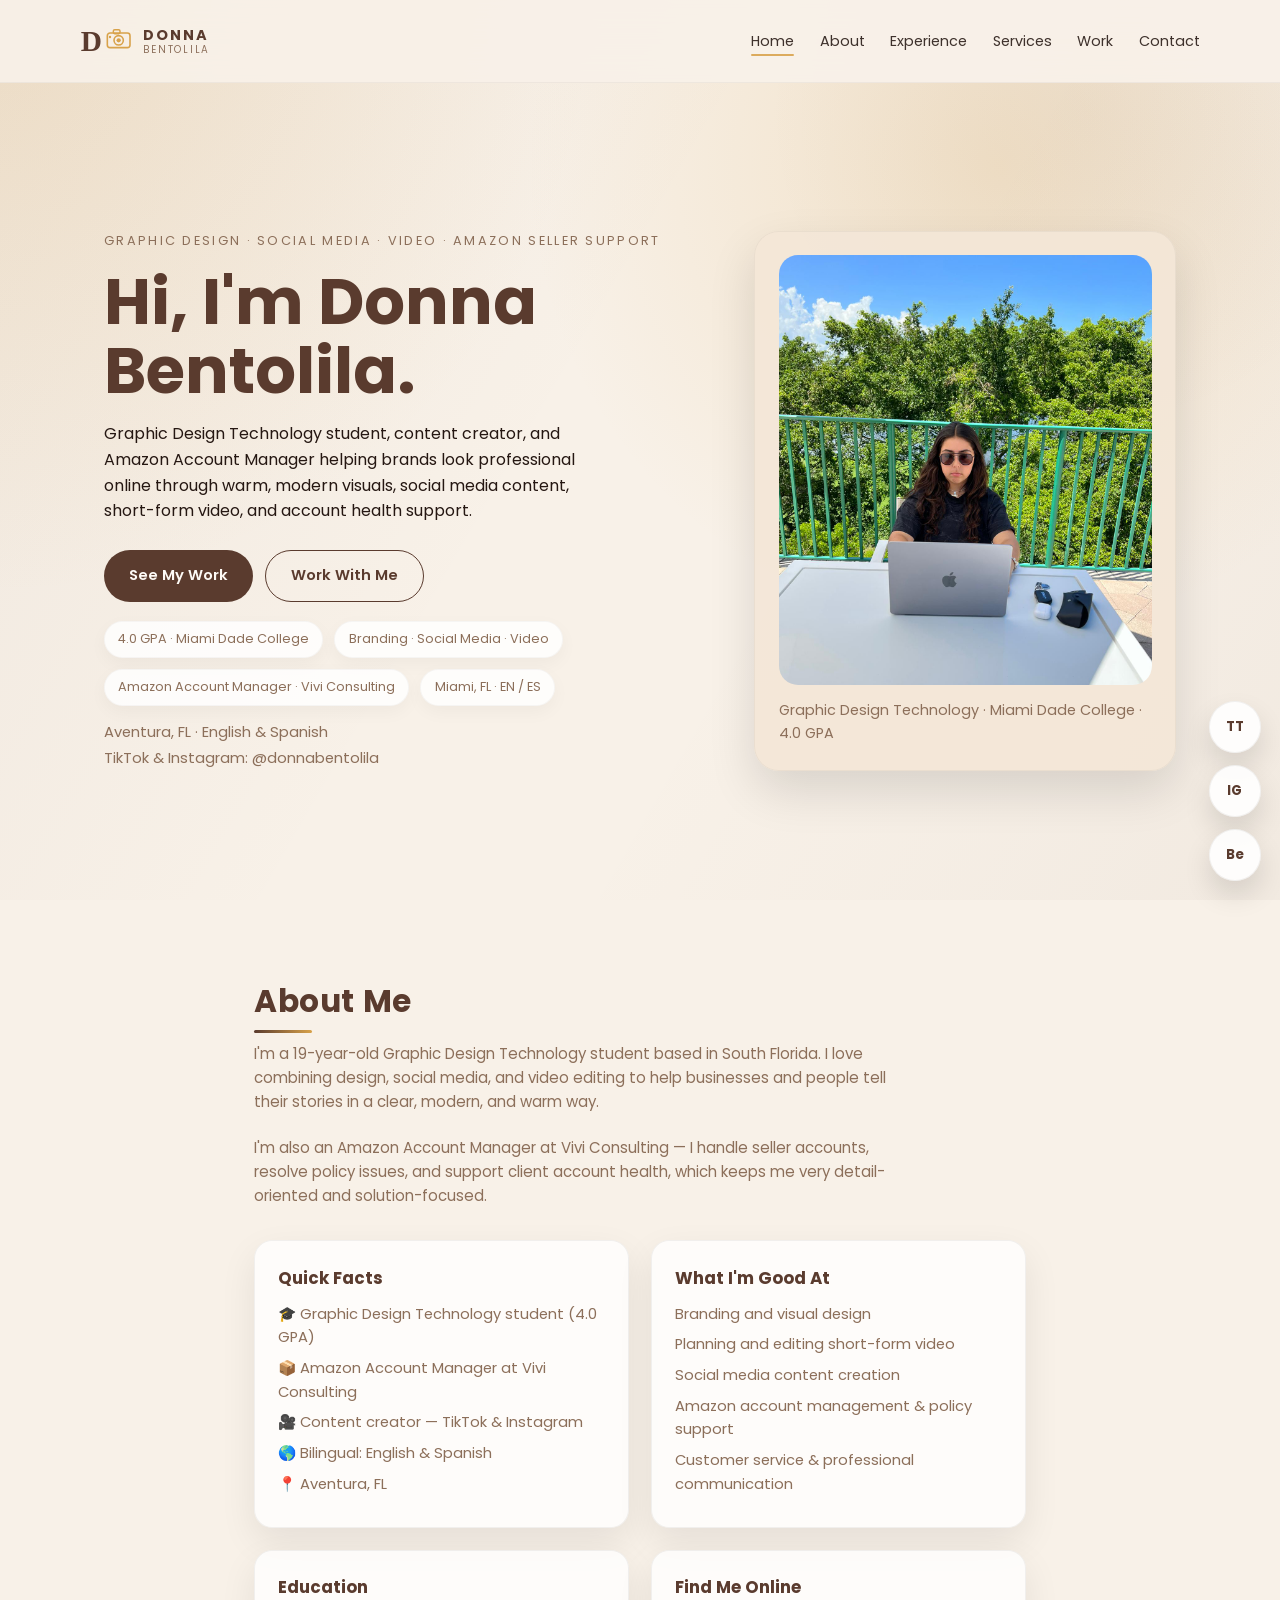
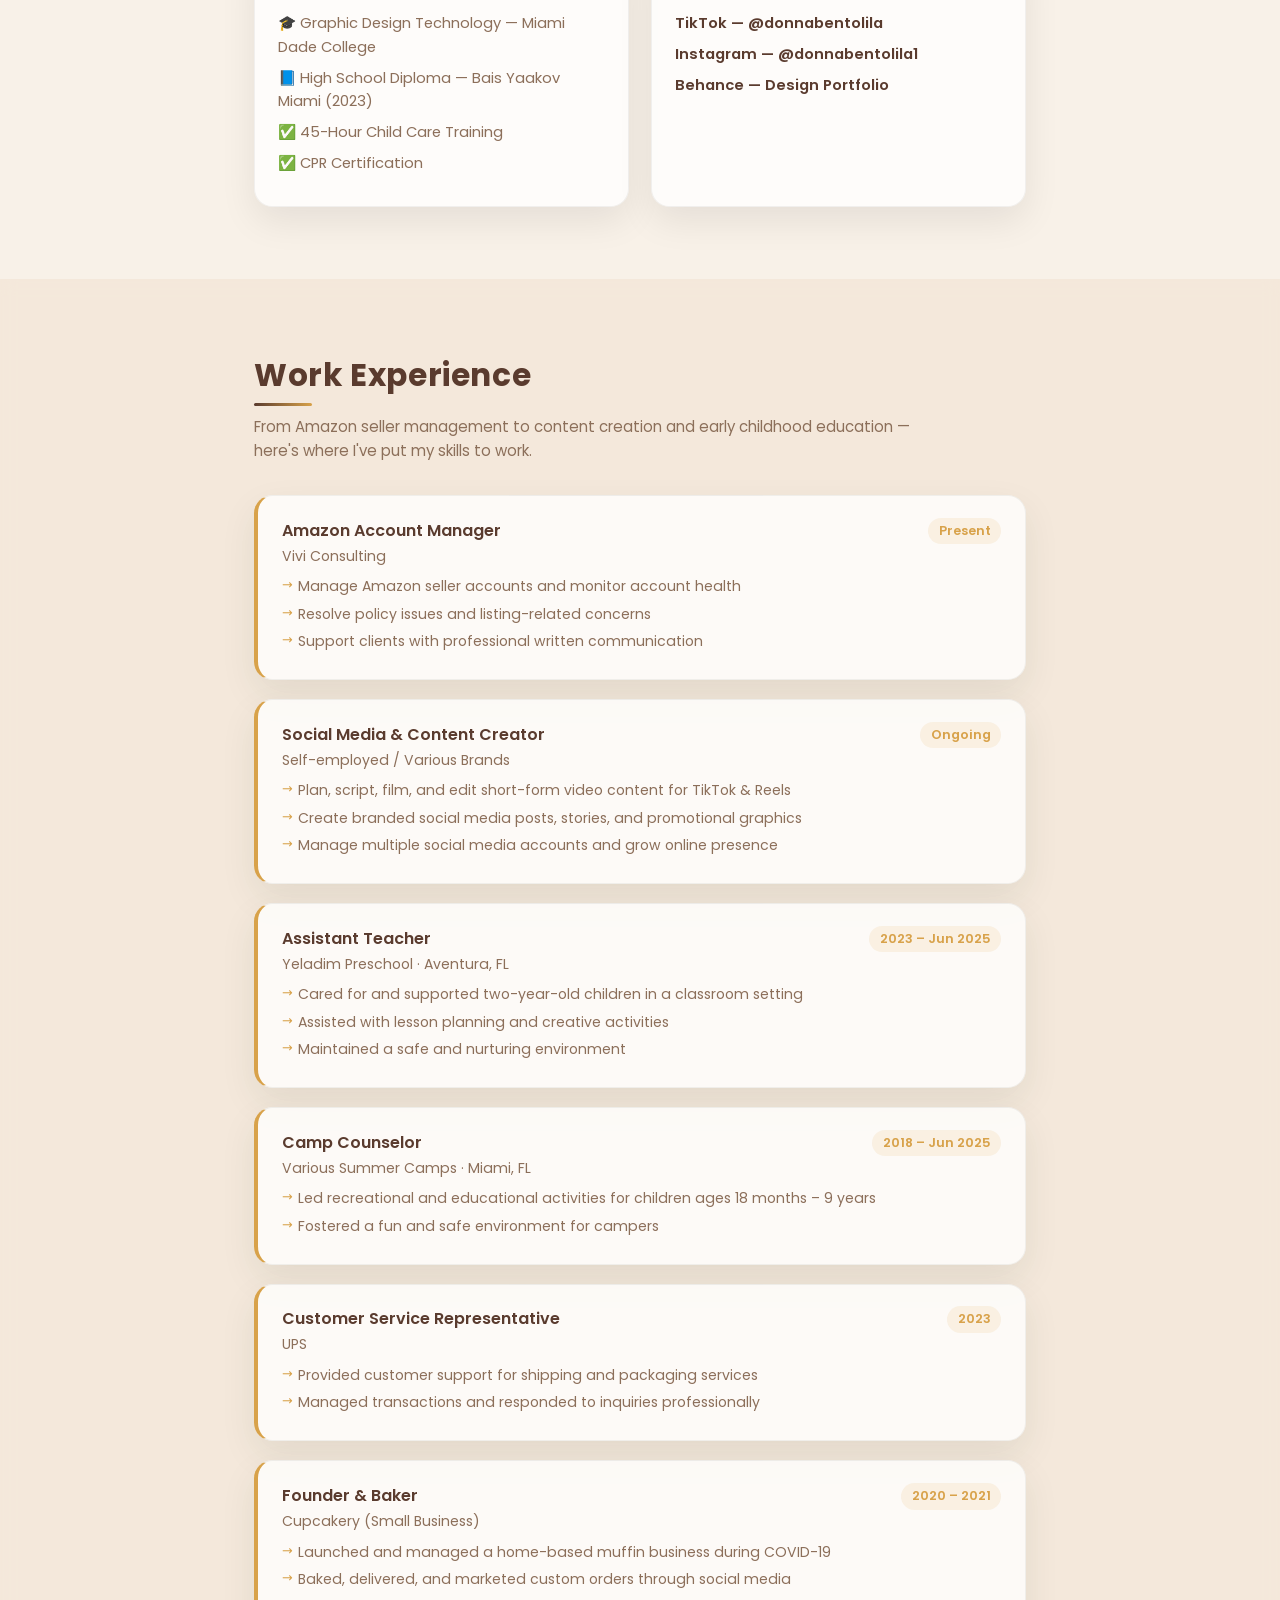
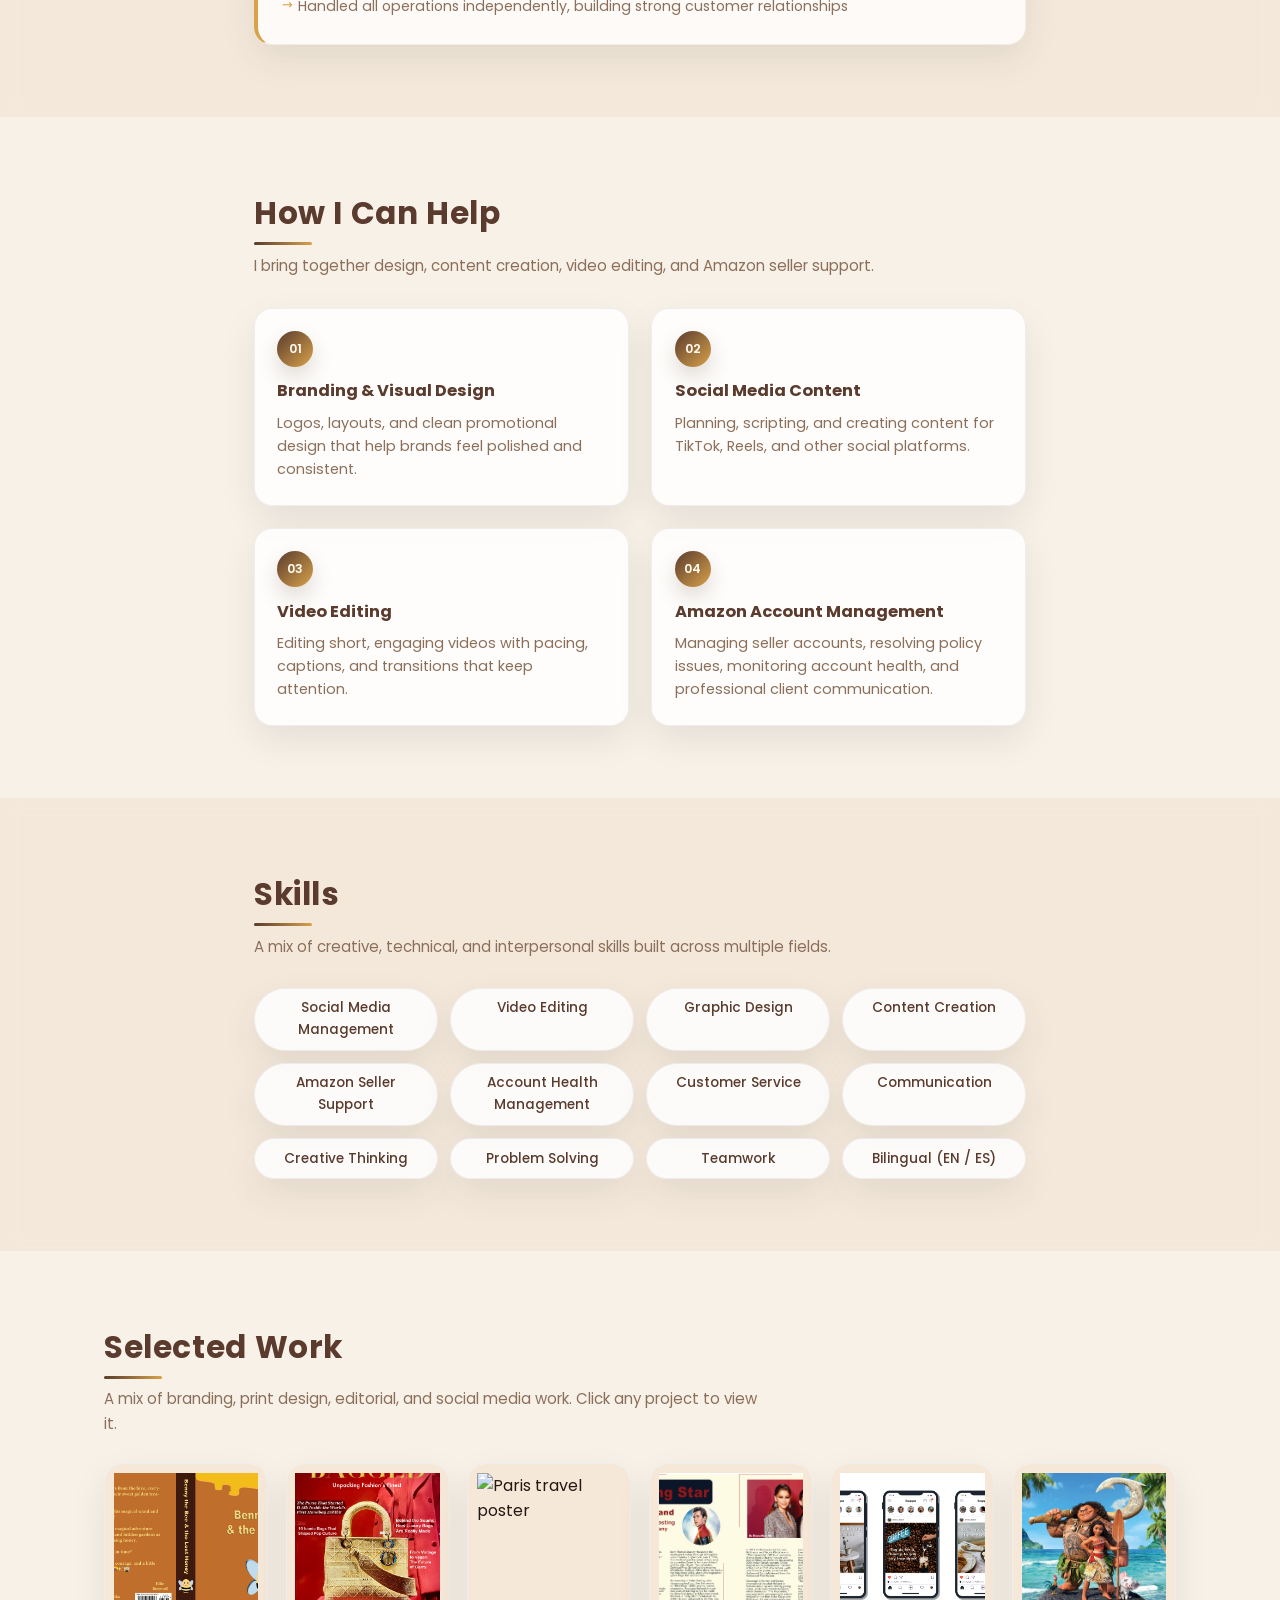
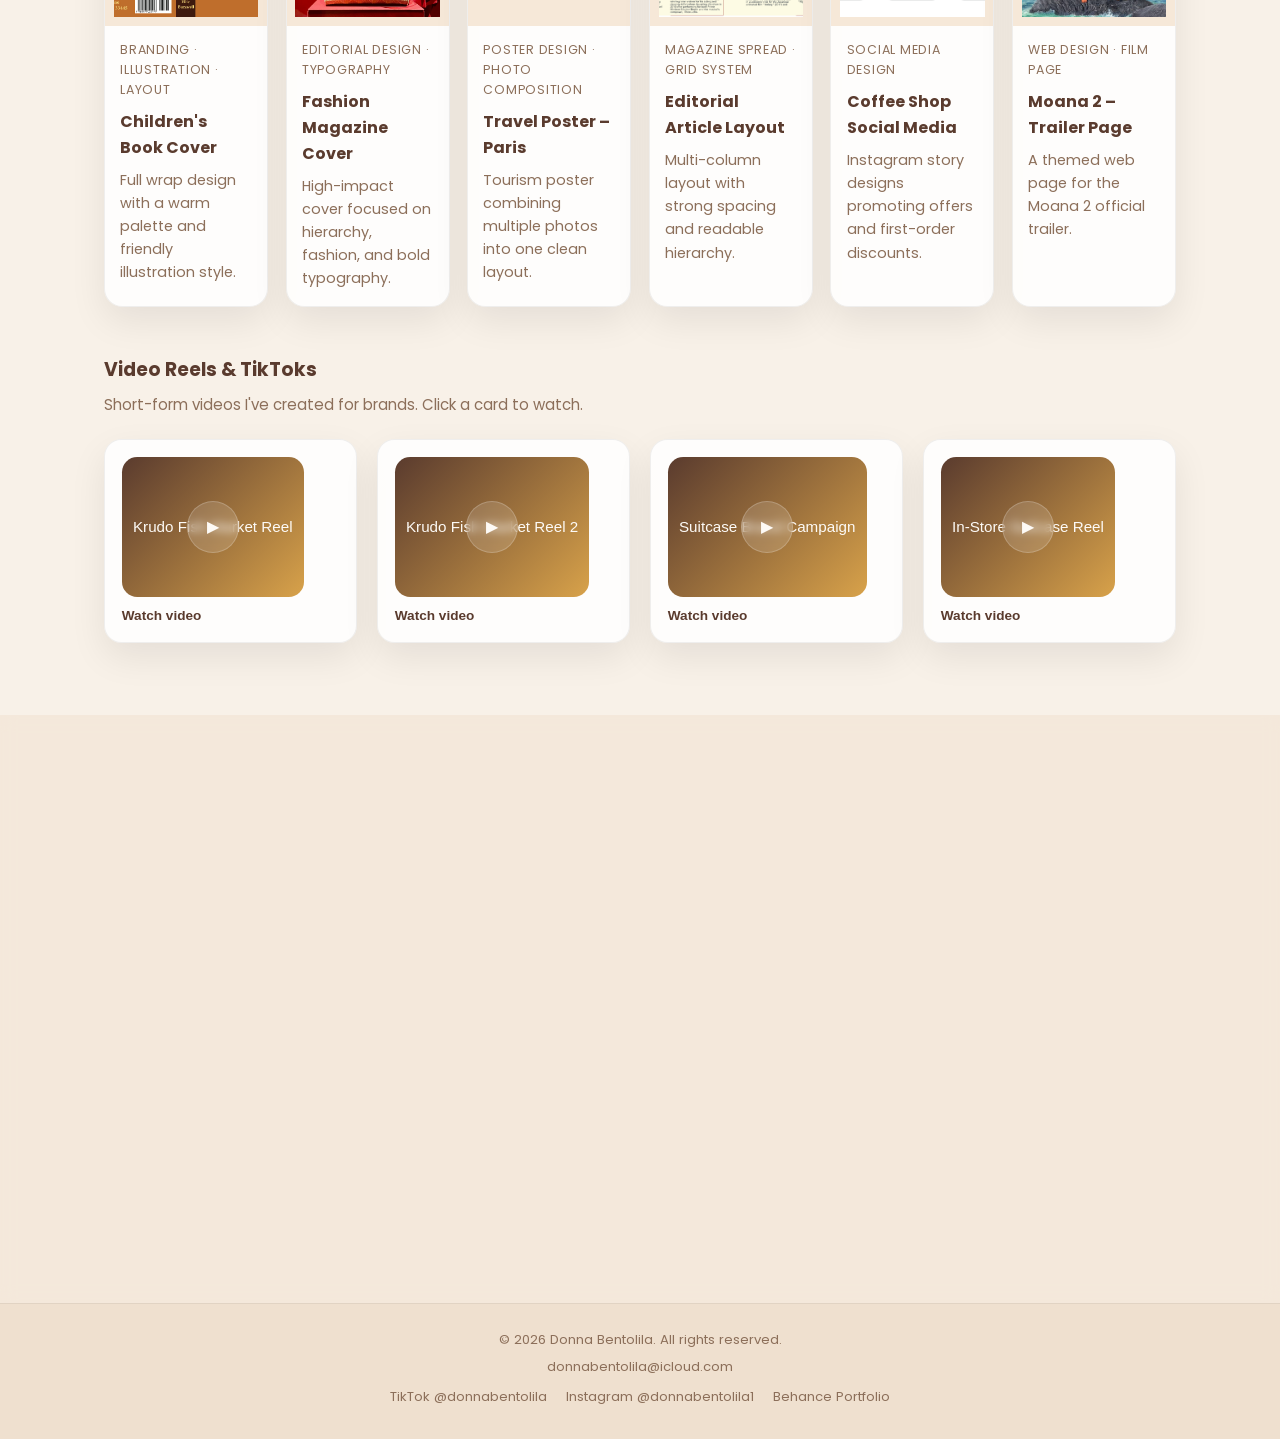
==== index.html @ dbe91f63 "Add portfolio website" ====
<!DOCTYPE html>
<html lang="en">
<head>
  <meta charset="UTF-8" />
  <meta name="viewport" content="width=device-width, initial-scale=1.0" />
  <title>Donna Bentolila | Graphic Designer & Content Creator</title>

  <link rel="preconnect" href="https://fonts.googleapis.com">
  <link rel="preconnect" href="https://fonts.gstatic.com" crossorigin>
  <link href="https://fonts.googleapis.com/css2?family=Poppins:wght@300;400;500;600;700&display=swap" rel="stylesheet">

  <style>
    :root {
      --color-bg: #f8f1e8;
      --color-bg-alt: #f3e6d7;
      --color-primary: #5a3b2e;
      --color-accent: #d8a24a;
      --color-text: #251712;
      --color-muted: #8c6f5a;
      --color-white: #ffffff;
      --shadow-soft: 0 14px 36px rgba(0,0,0,0.08);
      --shadow-card: 0 20px 48px rgba(0,0,0,0.12);
    }

    *, *::before, *::after { box-sizing: border-box; margin: 0; padding: 0; }
    html { scroll-behavior: smooth; }

    body {
      font-family: "Poppins", system-ui, -apple-system, sans-serif;
      line-height: 1.6;
      color: var(--color-text);
      background-color: var(--color-bg);
      background-image:
        radial-gradient(circle at top left, rgba(216,162,74,0.18) 0, transparent 38%),
        radial-gradient(circle at 85% 12%, rgba(90,59,46,0.06) 0, transparent 24%),
        linear-gradient(120deg, rgba(90,59,46,0.05) 0, transparent 45%, transparent 60%, rgba(90,59,46,0.04) 100%);
      background-attachment: fixed;
      overflow-x: hidden;
    }

    .container { width: 100%; max-width: 1120px; margin: 0 auto; padding: 0 1.5rem; }
    .section { padding: 4.5rem 0; }
    .section-alt { padding: 4.5rem 0; background-color: rgba(243,230,215,0.8); backdrop-filter: blur(8px); }
    .narrow { max-width: 820px; }

    .section-content h2 {
      font-size: 1.95rem;
      margin-bottom: 0.9rem;
      color: var(--color-primary);
      letter-spacing: 0.02em;
      position: relative;
    }
    .section-content h2::after {
      content: "";
      position: absolute;
      left: 0; bottom: -6px;
      width: 58px; height: 3px;
      border-radius: 999px;
      background-image: linear-gradient(90deg, var(--color-primary), var(--color-accent));
    }
    .section-intro {
      max-width: 41rem;
      font-size: 0.94rem;
      color: var(--color-muted);
      margin-bottom: 1.4rem;
    }

    /* ── Header ── */
    .site-header {
      position: sticky; top: 0; z-index: 100;
      background-color: rgba(248,241,232,0.94);
      backdrop-filter: blur(16px);
      border-bottom: 1px solid rgba(0,0,0,0.04);
    }
    .nav-container {
      display: flex; align-items: center; justify-content: space-between;
      padding: 0.95rem 0;
    }
    .logo-wrap { display: flex; align-items: center; gap: 0.7rem; text-decoration: none; }
    .site-logo-img {
      width: 52px; height: 52px; display: block;
      transition: transform 0.3s ease;
    }
    .logo-wrap:hover .site-logo-img { transform: rotate(-4deg) scale(1.04); }
    .logo-name {
      display: block; font-weight: 700; letter-spacing: 0.14em;
      text-transform: uppercase; font-size: 0.9rem; color: var(--color-primary);
      line-height: 1;
    }
    .logo-surname {
      display: block; font-weight: 400; letter-spacing: 0.18em;
      text-transform: uppercase; font-size: 0.62rem; color: var(--color-muted);
      margin-top: 0.18rem; line-height: 1;
    }

    .nav-links { list-style: none; display: flex; gap: 1.6rem; align-items: center; }
    .nav-links a {
      text-decoration: none; color: var(--color-text); font-size: 0.9rem;
      opacity: 0.88; position: relative;
      transition: opacity 0.2s ease, transform 0.2s ease;
    }
    .nav-links a::after {
      content: ""; position: absolute; left: 0; bottom: -5px;
      width: 0; height: 2px; background: var(--color-accent);
      border-radius: 999px; transition: width 0.22s ease;
    }
    .nav-links a:hover { opacity: 1; transform: translateY(-1px); }
    .nav-links a:hover::after, .nav-links a.active::after { width: 100%; }

    /* ── Floating social buttons ── */
    .social-float {
      position: fixed; right: 1.2rem; bottom: 1.2rem;
      z-index: 90; display: flex; flex-direction: column; gap: 0.75rem;
    }
    .social-float a {
      width: 52px; height: 52px;
      display: flex; align-items: center; justify-content: center;
      border-radius: 999px;
      background: rgba(255,255,255,0.88);
      color: var(--color-primary);
      text-decoration: none; font-weight: 700; font-size: 0.82rem;
      box-shadow: 0 14px 28px rgba(0,0,0,0.12);
      border: 1px solid rgba(0,0,0,0.05);
      transition: transform 0.25s ease, box-shadow 0.25s ease, background-color 0.25s ease;
      position: relative;
    }
    .social-float a:hover { transform: translateY(-4px) scale(1.04); box-shadow: 0 18px 30px rgba(0,0,0,0.16); background-color: #fff; }
    .social-float-label {
      position: absolute; right: 64px;
      background: var(--color-primary); color: #fffaf6;
      padding: 0.35rem 0.6rem; border-radius: 999px; font-size: 0.72rem;
      opacity: 0; transform: translateX(6px);
      transition: opacity 0.2s ease, transform 0.2s ease;
      pointer-events: none; white-space: nowrap;
    }
    .social-float a:hover .social-float-label { opacity: 1; transform: translateX(0); }

    /* ── Hero ── */
    .hero {
      position: relative; padding: 5rem 0 4.2rem;
      overflow: hidden; min-height: calc(100vh - 78px);
      display: flex; align-items: center;
    }
    .hero::before {
      content: ""; position: absolute; inset: 0;
      background-image: radial-gradient(circle at 78% 10%, rgba(216,162,74,0.2), transparent 38%);
      pointer-events: none;
    }
    .hero-layout {
      position: relative;
      display: grid;
      grid-template-columns: minmax(0, 1.35fr) minmax(340px, 0.95fr);
      gap: 3.2rem; align-items: center; width: 100%;
    }
    .hero-text-block { max-width: 38rem; }
    .hero-tag {
      font-size: 0.8rem; text-transform: uppercase; letter-spacing: 0.18em;
      color: var(--color-muted); margin-bottom: 1rem;
    }
    .hero h1 {
      font-size: clamp(2.7rem, 5vw, 4rem);
      line-height: 1.08; margin-bottom: 1rem; color: var(--color-primary);
    }
    .hero-text { font-size: 1rem; max-width: 32rem; margin-bottom: 1.65rem; }
    .hero-actions { display: flex; flex-wrap: wrap; gap: 0.8rem; margin-bottom: 1.2rem; }
    .hero-stats { display: flex; flex-wrap: wrap; gap: 0.7rem; margin-bottom: 0.95rem; }
    .hero-pill {
      font-size: 0.8rem; padding: 0.45rem 0.82rem; border-radius: 999px;
      background-color: rgba(255,255,255,0.82); border: 1px solid rgba(0,0,0,0.03);
      color: var(--color-muted); box-shadow: 0 6px 18px rgba(0,0,0,0.04);
      transition: transform 0.25s ease, box-shadow 0.25s ease;
    }
    .hero-pill:hover { transform: translateY(-2px); box-shadow: 0 12px 24px rgba(0,0,0,0.08); }
    .hero-meta { display: flex; flex-direction: column; gap: 0.15rem; font-size: 0.92rem; color: var(--color-muted); }

    .hero-photo-card {
      background-color: rgba(243,230,215,0.92);
      border-radius: 1.55rem; padding: 1.45rem 1.45rem 1.55rem;
      border: 1px solid rgba(0,0,0,0.04); box-shadow: var(--shadow-card);
      transition: transform 0.35s ease, box-shadow 0.35s ease;
    }
    .hero-photo-card:hover { transform: translateY(-6px); box-shadow: 0 26px 54px rgba(0,0,0,0.14); }
    .hero-photo-frame { border-radius: 1.2rem; overflow: hidden; max-height: 430px; position: relative; }
    .hero-photo-frame img {
      width: 100%; height: 100%; object-fit: cover;
      object-position: center center; display: block;
      transition: transform 0.7s ease;
    }
    .hero-photo-card:hover .hero-photo-frame img { transform: scale(1.04); }
    .hero-photo-caption { margin-top: 0.85rem; font-size: 0.9rem; color: var(--color-muted); }

    /* ── Buttons ── */
    .btn {
      display: inline-flex; align-items: center; justify-content: center;
      padding: 0.82rem 1.55rem; border-radius: 999px; border: none;
      text-decoration: none; cursor: pointer;
      background-color: var(--color-primary); color: #fdfaf6;
      font-weight: 600; font-size: 0.92rem;
      transition: transform 0.18s ease, box-shadow 0.18s ease, background-color 0.18s ease;
    }
    .btn:hover { transform: translateY(-2px); box-shadow: 0 10px 24px rgba(0,0,0,0.15); background-color: #724b39; }
    .btn-outline { background-color: transparent; color: var(--color-primary); border: 1px solid var(--color-primary); }
    .btn-outline:hover { background-color: rgba(90,59,46,0.05); }

    /* ── Cards (shared hover) ── */
    .about-card, .experience-card, .service-card, .project-card, .video-card {
      transition: transform 0.25s ease, box-shadow 0.25s ease, border-color 0.25s ease;
    }
    .about-card:hover, .experience-card:hover, .service-card:hover, .project-card:hover, .video-card:hover {
      transform: translateY(-6px);
      box-shadow: 0 18px 38px rgba(0,0,0,0.11);
      border-color: rgba(216,162,74,0.35);
    }

    /* ── About ── */
    .about-highlight-grid, .experience-grid {
      margin-top: 2rem;
      display: grid; grid-template-columns: repeat(auto-fit, minmax(250px, 1fr)); gap: 1.4rem;
    }
    .about-card, .experience-card {
      background-color: rgba(255,255,255,0.78);
      border-radius: 1.15rem; padding: 1.45rem;
      border: 1px solid rgba(0,0,0,0.05); box-shadow: var(--shadow-soft);
    }
    .about-card h3, .experience-card h3 { margin-bottom: 0.7rem; font-size: 1.05rem; color: var(--color-primary); }
    .about-card ul, .experience-card ul { list-style: none; font-size: 0.92rem; }
    .about-card li, .experience-card li { margin-bottom: 0.45rem; color: var(--color-muted); }
    .about-card p { font-size: 0.92rem; color: var(--color-muted); }
    .about-card a { color: var(--color-primary); text-decoration: none; font-weight: 600; }
    .about-card a:hover { color: var(--color-accent); }

    /* ── Services ── */
    .services-grid {
      margin-top: 1.9rem;
      display: grid; grid-template-columns: repeat(2, minmax(0, 1fr)); gap: 1.4rem;
    }
    .service-card {
      background-color: rgba(255,255,255,0.82);
      border-radius: 1.15rem; padding: 1.35rem 1.4rem 1.5rem;
      border: 1px solid rgba(0,0,0,0.06); box-shadow: var(--shadow-soft);
    }
    .service-card h3 { margin-bottom: 0.48rem; font-size: 1.02rem; color: var(--color-primary); }
    .service-card p { font-size: 0.9rem; color: var(--color-muted); }
    .service-icon {
      width: 36px; height: 36px; border-radius: 999px;
      display: flex; align-items: center; justify-content: center;
      font-size: 0.78rem; font-weight: 600; margin-bottom: 0.72rem;
      background-image: linear-gradient(135deg, var(--color-primary), var(--color-accent));
      color: #fffaf0; box-shadow: 0 10px 20px rgba(90,59,46,0.18);
    }

    /* ── Timeline / Experience ── */
    .timeline { margin-top: 2rem; display: flex; flex-direction: column; gap: 1.2rem; }
    .timeline-item {
      background-color: rgba(255,255,255,0.78);
      border-radius: 1.15rem; padding: 1.35rem 1.5rem;
      border: 1px solid rgba(0,0,0,0.05); box-shadow: var(--shadow-soft);
      border-left: 4px solid var(--color-accent);
      transition: transform 0.25s ease, box-shadow 0.25s ease;
    }
    .timeline-item:hover { transform: translateY(-4px); box-shadow: 0 18px 38px rgba(0,0,0,0.11); }
    .timeline-header { display: flex; align-items: flex-start; justify-content: space-between; gap: 1rem; flex-wrap: wrap; margin-bottom: 0.5rem; }
    .timeline-title { font-size: 1rem; font-weight: 600; color: var(--color-primary); }
    .timeline-company { font-size: 0.88rem; color: var(--color-muted); margin-top: 0.1rem; }
    .timeline-date { font-size: 0.8rem; color: var(--color-accent); font-weight: 600; white-space: nowrap; background: rgba(216,162,74,0.12); padding: 0.2rem 0.65rem; border-radius: 999px; }
    .timeline-item ul { list-style: none; margin-top: 0.5rem; }
    .timeline-item li { font-size: 0.88rem; color: var(--color-muted); margin-bottom: 0.3rem; padding-left: 1rem; position: relative; }
    .timeline-item li::before { content: "→"; position: absolute; left: 0; color: var(--color-accent); font-size: 0.8rem; }

    /* ── Work / Projects ── */
    .project-grid {
      display: grid;
      grid-template-columns: repeat(6, minmax(0, 1fr));
      gap: 1.1rem; margin-top: 1.7rem; align-items: stretch;
    }
    .project-card {
      background-color: rgba(255,255,255,0.84);
      border-radius: 1.15rem; border: 1px solid rgba(0,0,0,0.06);
      overflow: hidden; display: flex; flex-direction: column;
      cursor: pointer; box-shadow: var(--shadow-soft);
    }
    .project-thumb {
      width: 100%; aspect-ratio: 1/1;
      background-color: #f6e8d8;
      display: flex; align-items: center; justify-content: center;
      padding: 0.55rem; overflow: hidden;
    }
    .project-thumb img {
      width: 100%; height: 100%; object-fit: cover; display: block;
      transition: transform 0.6s ease, filter 0.35s ease;
    }
    .project-card:hover .project-thumb img { transform: scale(1.05); filter: saturate(1.05); }
    .project-info { padding: 0.9rem 0.95rem 1rem; display: flex; flex-direction: column; gap: 0.2rem; flex: 1; }
    .project-type { font-size: 0.78rem; color: var(--color-muted); margin-bottom: 0.38rem; text-transform: uppercase; letter-spacing: 0.06em; }
    .project-info h3 { font-size: 1rem; color: var(--color-primary); margin-bottom: 0.35rem; }
    .project-desc { font-size: 0.9rem; color: var(--color-muted); }

    /* ── Video section ── */
    .work-videos { margin-top: 3rem; }
    .work-subtitle { font-size: 1.18rem; margin-bottom: 0.45rem; color: var(--color-primary); }
    .video-grid {
      display: grid; grid-template-columns: repeat(auto-fit, minmax(220px, 1fr));
      gap: 1.25rem; margin-top: 1rem;
    }
    .video-card {
      background-color: rgba(255,255,255,0.84);
      border-radius: 1.1rem; padding: 1.05rem 1.05rem 1.2rem;
      border: 1px solid rgba(0,0,0,0.06);
      display: flex; flex-direction: column; gap: 0.7rem;
      cursor: pointer; box-shadow: var(--shadow-soft);
      position: relative; overflow: hidden;
    }
    .video-card::before {
      content: ""; position: absolute; inset: 0;
      background: linear-gradient(135deg, rgba(255,255,255,0.18), transparent 40%);
      pointer-events: none;
    }
    .video-thumb {
      height: 140px; border-radius: 0.95rem;
      background-image: linear-gradient(135deg, var(--color-primary), var(--color-accent));
      display: flex; align-items: center; justify-content: center;
      color: #fdfaf6; font-weight: 500; font-size: 0.95rem;
      text-align: center; padding: 0 0.7rem;
      position: relative; overflow: hidden;
    }
    .video-thumb::after {
      content: "▶"; position: absolute;
      width: 52px; height: 52px; border-radius: 50%;
      display: flex; align-items: center; justify-content: center;
      background: rgba(255,255,255,0.14); backdrop-filter: blur(4px);
      border: 1px solid rgba(255,255,255,0.2); font-size: 1rem;
    }
    .video-link { font-size: 0.85rem; color: var(--color-primary); text-align: left; font-weight: 600; }

    /* ── Skills ── */
    .skills-grid {
      margin-top: 1.8rem;
      display: grid; grid-template-columns: repeat(auto-fit, minmax(160px, 1fr)); gap: 0.75rem;
    }
    .skill-pill {
      background-color: rgba(255,255,255,0.82);
      border: 1px solid rgba(0,0,0,0.06);
      border-radius: 999px; padding: 0.55rem 1rem;
      font-size: 0.85rem; color: var(--color-primary);
      text-align: center; font-weight: 500;
      box-shadow: var(--shadow-soft);
      transition: transform 0.2s ease, box-shadow 0.2s ease, background-color 0.2s ease;
    }
    .skill-pill:hover { transform: translateY(-3px); box-shadow: 0 12px 24px rgba(0,0,0,0.1); background-color: #fff; }

    /* ── Contact form ── */
    .contact-form {
      margin-top: 1.5rem;
      max-width: 620px;
      margin-left: auto;
      margin-right: auto;
      text-align: left;
    }
    .form-row { display: grid; grid-template-columns: 1fr 1fr; gap: 1rem; }
    .form-group { display: flex; flex-direction: column; gap: 0.35rem; margin-bottom: 1rem; }
    label { font-size: 0.85rem; color: var(--color-primary); font-weight: 500; }
    input, textarea {
      padding: 0.72rem 0.85rem; border-radius: 0.7rem;
      border: 1px solid rgba(0,0,0,0.12);
      background-color: rgba(255,255,255,0.85);
      color: var(--color-text); font: inherit;
      transition: border-color 0.2s ease, box-shadow 0.2s ease, transform 0.2s ease;
    }
    input::placeholder, textarea::placeholder { opacity: 0.6; }
    input:focus, textarea:focus {
      outline: none; border-color: var(--color-accent);
      box-shadow: 0 0 0 4px rgba(216,162,74,0.14); transform: translateY(-1px);
    }
    #contact .section-content { text-align: center; }
    #contact .section-intro { margin-left: auto; margin-right: auto; text-align: center; }

    /* ── Footer ── */
    .site-footer { padding: 1.6rem 0 2rem; border-top: 1px solid rgba(0,0,0,0.06); background-color: #efe0cf; }
    .footer-content { text-align: center; font-size: 0.82rem; color: var(--color-muted); }
    .footer-sm { margin-top: 0.35rem; }
    .footer-links { margin-top: 0.6rem; display: flex; justify-content: center; gap: 1.2rem; flex-wrap: wrap; }
    .footer-links a { color: var(--color-muted); text-decoration: none; font-size: 0.82rem; }
    .footer-links a:hover { color: var(--color-primary); }

    /* ── Scroll reveal ── */
    .reveal, .project-card, .video-card, .service-card, .about-card, .experience-card, .timeline-item, .skill-pill {
      opacity: 0; transform: translateY(24px);
      transition: opacity 0.72s ease-out, transform 0.72s ease-out;
    }
    .reveal.in-view, .project-card.in-view, .video-card.in-view, .service-card.in-view,
    .about-card.in-view, .experience-card.in-view, .timeline-item.in-view, .skill-pill.in-view {
      opacity: 1; transform: translateY(0);
    }
    .project-grid .project-card:nth-child(1), .services-grid .service-card:nth-child(1), .video-grid .video-card:nth-child(1) { transition-delay: 0.05s; }
    .project-grid .project-card:nth-child(2), .services-grid .service-card:nth-child(2), .video-grid .video-card:nth-child(2) { transition-delay: 0.12s; }
    .project-grid .project-card:nth-child(3), .services-grid .service-card:nth-child(3), .video-grid .video-card:nth-child(3) { transition-delay: 0.18s; }
    .project-grid .project-card:nth-child(4), .services-grid .service-card:nth-child(4), .video-grid .video-card:nth-child(4) { transition-delay: 0.24s; }
    .project-grid .project-card:nth-child(5) { transition-delay: 0.30s; }
    .project-grid .project-card:nth-child(6) { transition-delay: 0.36s; }

    /* ── Modals ── */
    .image-modal, .video-modal {
      position: fixed; inset: 0; display: none;
      align-items: center; justify-content: center; z-index: 210;
    }
    .image-modal.open, .video-modal.open { display: flex; }
    .image-modal-backdrop, .video-modal-backdrop {
      position: absolute; inset: 0;
      background: rgba(0,0,0,0.5); backdrop-filter: blur(6px);
    }
    .image-modal-inner, .video-modal-inner {
      position: relative; z-index: 1;
      background: #111; border-radius: 1rem; padding: 0.8rem;
      box-shadow: 0 24px 50px rgba(0,0,0,0.4);
      animation: modalPop 0.25s ease;
    }
    .image-modal-inner { max-width: 950px; width: 90%; max-height: 90vh; }
    .image-modal-inner img { display: block; max-width: 100%; max-height: 86vh; border-radius: 0.7rem; }
    .video-modal-inner { max-width: 560px; width: min(560px, 90vw); max-height: 82vh; }
    .video-modal-inner video { width: 100%; height: auto; max-height: 74vh; display: block; border-radius: 0.7rem; background: #000; object-fit: contain; }
    .image-modal-close, .video-modal-close {
      position: absolute; top: 0.35rem; right: 0.6rem;
      background: transparent; border: none; color: #f8f1e8; font-size: 1.5rem; cursor: pointer;
    }
    @keyframes modalPop {
      from { opacity: 0; transform: scale(0.96); }
      to   { opacity: 1; transform: scale(1); }
    }

    /* ── Responsive ── */
    /* ── Hamburger ── */
    .hamburger {
      display: none; flex-direction: column; gap: 5px;
      background: none; border: none; cursor: pointer; padding: 0.3rem;
    }
    .hamburger span {
      display: block; width: 24px; height: 2px;
      background: var(--color-primary); border-radius: 999px;
      transition: transform 0.3s ease, opacity 0.3s ease;
    }
    .hamburger.open span:nth-child(1) { transform: translateY(7px) rotate(45deg); }
    .hamburger.open span:nth-child(2) { opacity: 0; transform: scaleX(0); }
    .hamburger.open span:nth-child(3) { transform: translateY(-7px) rotate(-45deg); }

    @media (max-width: 1100px) {
      .project-grid { grid-template-columns: repeat(3, minmax(0, 1fr)); }
    }
    @media (max-width: 940px) {
      .hero-layout { grid-template-columns: 1fr; gap: 2rem; }
      .hero { padding-top: 4rem; min-height: auto; }
      .hero-photo-card { max-width: 480px; margin: 0 auto; }
      .project-grid { grid-template-columns: repeat(3, minmax(0, 1fr)); }
    }
    @media (max-width: 768px) {
      /* Nav → hamburger */
      .hamburger { display: flex; }
      .nav-links {
        display: none; flex-direction: column;
        position: absolute; top: 100%; left: 0; right: 0;
        background: rgba(248,241,232,0.98);
        backdrop-filter: blur(16px);
        border-bottom: 1px solid rgba(0,0,0,0.07);
        padding: 0.4rem 1.5rem 1rem;
        gap: 0; z-index: 200;
      }
      .nav-links.open { display: flex; }
      .nav-links li a {
        display: block; padding: 0.75rem 0;
        font-size: 0.95rem; border-bottom: 1px solid rgba(0,0,0,0.05);
      }
      .nav-links li:last-child a { border-bottom: none; }
      .site-header { position: sticky; }
      .nav-container { flex-wrap: nowrap; position: relative; }

      /* Hero */
      .hero { padding-top: 3rem; }
      .hero h1 { font-size: 2.2rem; }
      .hero-text { font-size: 0.92rem; }
      .section-content h2 { font-size: 1.6rem; }
      .section-content h2::after { left: 50%; transform: translateX(-50%); }
      .section-content h2, .section-intro, .narrow { text-align: center; margin-left: auto; margin-right: auto; }
      .hero-text-block, .hero-meta, .hero-actions, .hero-stats { justify-content: center; text-align: center; align-items: center; }

      /* Grids */
      .services-grid { grid-template-columns: 1fr; }
      .form-row { grid-template-columns: 1fr; }
      .project-grid { grid-template-columns: repeat(2, minmax(0, 1fr)); }
      .about-highlight-grid { grid-template-columns: 1fr; }
      .video-grid { grid-template-columns: repeat(2, minmax(0, 1fr)); }
      .skills-grid { grid-template-columns: repeat(2, minmax(0, 1fr)); }

      /* Misc */
      #contact .contact-form { max-width: 100%; }
      .section { padding: 3rem 0; }
      .section-alt { padding: 3rem 0; }
      .social-float { right: 0.75rem; bottom: 0.75rem; }
      .footer-links { gap: 0.8rem; }
      .timeline-header { flex-direction: column; gap: 0.4rem; }
    }
    @media (max-width: 480px) {
      .container { padding: 0 1rem; }
      .hero h1 { font-size: 1.9rem; }
      .hero-photo-card { display: none; }
      .project-grid { grid-template-columns: 1fr; }
      .video-grid { grid-template-columns: 1fr; }
      .skills-grid { grid-template-columns: repeat(2, minmax(0, 1fr)); }
      .social-float a { width: 44px; height: 44px; font-size: 0.72rem; }
      .hero-stats { flex-direction: column; align-items: center; }
      .section { padding: 2.5rem 0; }
      .section-alt { padding: 2.5rem 0; }
    }
    @media (prefers-reduced-motion: reduce) {
      *, *::before, *::after { animation: none !important; transition: none !important; scroll-behavior: auto !important; }
      .reveal, .project-card, .video-card, .service-card, .about-card, .experience-card, .timeline-item, .skill-pill { opacity: 1 !important; transform: none !important; }
    }
  </style>
</head>
<body>

  <!-- ── HEADER ── -->
  <header class="site-header">
    <div class="container nav-container">
      <a href="#home" class="logo logo-wrap">
        <svg class="site-logo-img" viewBox="0 0 78 46" xmlns="http://www.w3.org/2000/svg" aria-label="Donna Bentolila logo">
          <!-- D letter — baseline at 38, cap top ~6, visual centre ~22 -->
          <text x="1" y="38" font-family="Georgia,serif" font-size="44" font-weight="700" fill="#5a3b2e">D</text>
          <!-- Camera body — vertically centred at 22 -->
          <rect x="41" y="11" width="34" height="22" rx="4" fill="none" stroke="#d8a24a" stroke-width="2.4"/>
          <!-- Top bump -->
          <rect x="50" y="6"  width="10" height="6"  rx="2" fill="none" stroke="#d8a24a" stroke-width="2.2"/>
          <!-- Lens outer -->
          <circle cx="58" cy="22" r="7"   fill="none" stroke="#d8a24a" stroke-width="2.4"/>
          <!-- Lens inner -->
          <circle cx="58" cy="22" r="3.2" fill="#d8a24a"/>
          <!-- Flash dot -->
          <circle cx="45" cy="17" r="1.8" fill="#d8a24a"/>
        </svg>
        <div>
          <span class="logo-name">Donna</span>
          <span class="logo-surname">Bentolila</span>
        </div>
      </a>
      <nav>
        <button class="hamburger" id="hamburger" aria-label="Toggle menu">
          <span></span><span></span><span></span>
        </button>
        <ul class="nav-links" id="navLinks">
          <li><a href="#home">Home</a></li>
          <li><a href="#about">About</a></li>
          <li><a href="#experience">Experience</a></li>
          <li><a href="#services">Services</a></li>
          <li><a href="#work">Work</a></li>
          <li><a href="#contact">Contact</a></li>
        </ul>
      </nav>
    </div>
  </header>

  <!-- ── HERO ── -->
  <section id="home" class="hero">
    <div class="container hero-layout">
      <div class="hero-text-block reveal">
        <p class="hero-tag">Graphic Design · Social Media · Video · Amazon Seller Support</p>
        <h1>Hi, I'm Donna Bentolila.</h1>
        <p class="hero-text">
          Graphic Design Technology student, content creator, and Amazon Account Manager helping brands look professional online through warm, modern visuals, social media content, short-form video, and account health support.
        </p>

        <div class="hero-actions">
          <a href="#work" class="btn">See My Work</a>
          <a href="#contact" class="btn btn-outline">Work With Me</a>
        </div>

        <div class="hero-stats">
          <span class="hero-pill">4.0 GPA · Miami Dade College</span>
          <span class="hero-pill">Branding · Social Media · Video</span>
          <span class="hero-pill">Amazon Account Manager · Vivi Consulting</span>
          <span class="hero-pill">Miami, FL · EN / ES</span>
        </div>

        <div class="hero-meta">
          <span>Aventura, FL · English &amp; Spanish</span>
          <span>TikTok &amp; Instagram: @donnabentolila</span>
        </div>
      </div>

      <div class="hero-photo-card reveal">
        <div class="hero-photo-frame">
          <img src="donna-hero.JPG" alt="Donna Bentolila" />
        </div>
        <p class="hero-photo-caption">
          Graphic Design Technology · Miami Dade College · 4.0 GPA
        </p>
      </div>
    </div>
  </section>

  <!-- ── ABOUT ── -->
  <section id="about" class="section">
    <div class="container section-content narrow">
      <div class="reveal">
        <h2>About Me</h2>
        <p class="section-intro">
          I'm a 19-year-old Graphic Design Technology student based in South Florida. I love combining design, social media, and video editing to help businesses and people tell their stories in a clear, modern, and warm way.
        </p>
        <p class="section-intro">
          I'm also an Amazon Account Manager at Vivi Consulting — I handle seller accounts, resolve policy issues, and support client account health, which keeps me very detail-oriented and solution-focused.
        </p>
      </div>

      <div class="about-highlight-grid">
        <div class="about-card reveal">
          <h3>Quick Facts</h3>
          <ul>
            <li>🎓 Graphic Design Technology student (4.0 GPA)</li>
            <li>📦 Amazon Account Manager at Vivi Consulting</li>
            <li>🎥 Content creator — TikTok &amp; Instagram</li>
            <li>🌎 Bilingual: English &amp; Spanish</li>
            <li>📍 Aventura, FL</li>
          </ul>
        </div>
        <div class="about-card reveal">
          <h3>What I'm Good At</h3>
          <ul>
            <li>Branding and visual design</li>
            <li>Planning and editing short-form video</li>
            <li>Social media content creation</li>
            <li>Amazon account management &amp; policy support</li>
            <li>Customer service &amp; professional communication</li>
          </ul>
        </div>
        <div class="about-card reveal">
          <h3>Education</h3>
          <ul>
            <li>🎓 Graphic Design Technology — Miami Dade College</li>
            <li>📘 High School Diploma — Bais Yaakov Miami (2023)</li>
            <li>✅ 45-Hour Child Care Training</li>
            <li>✅ CPR Certification</li>
          </ul>
        </div>
        <div class="about-card reveal">
          <h3>Find Me Online</h3>
          <ul>
            <li><a href="https://www.tiktok.com/@donnabentolila" target="_blank" rel="noopener">TikTok — @donnabentolila</a></li>
            <li><a href="https://www.instagram.com/donnabentolila1/" target="_blank" rel="noopener">Instagram — @donnabentolila1</a></li>
            <li><a href="https://www.behance.net/donnabentolila/projects" target="_blank" rel="noopener">Behance — Design Portfolio</a></li>
          </ul>
        </div>
      </div>
    </div>
  </section>

  <!-- ── EXPERIENCE ── -->
  <section id="experience" class="section section-alt">
    <div class="container section-content narrow">
      <h2 class="reveal">Work Experience</h2>
      <p class="section-intro reveal">
        From Amazon seller management to content creation and early childhood education — here's where I've put my skills to work.
      </p>

      <div class="timeline">
        <div class="timeline-item reveal">
          <div class="timeline-header">
            <div>
              <div class="timeline-title">Amazon Account Manager</div>
              <div class="timeline-company">Vivi Consulting</div>
            </div>
            <span class="timeline-date">Present</span>
          </div>
          <ul>
            <li>Manage Amazon seller accounts and monitor account health</li>
            <li>Resolve policy issues and listing-related concerns</li>
            <li>Support clients with professional written communication</li>
          </ul>
        </div>

        <div class="timeline-item reveal">
          <div class="timeline-header">
            <div>
              <div class="timeline-title">Social Media &amp; Content Creator</div>
              <div class="timeline-company">Self-employed / Various Brands</div>
            </div>
            <span class="timeline-date">Ongoing</span>
          </div>
          <ul>
            <li>Plan, script, film, and edit short-form video content for TikTok &amp; Reels</li>
            <li>Create branded social media posts, stories, and promotional graphics</li>
            <li>Manage multiple social media accounts and grow online presence</li>
          </ul>
        </div>

        <div class="timeline-item reveal">
          <div class="timeline-header">
            <div>
              <div class="timeline-title">Assistant Teacher</div>
              <div class="timeline-company">Yeladim Preschool · Aventura, FL</div>
            </div>
            <span class="timeline-date">2023 – Jun 2025</span>
          </div>
          <ul>
            <li>Cared for and supported two-year-old children in a classroom setting</li>
            <li>Assisted with lesson planning and creative activities</li>
            <li>Maintained a safe and nurturing environment</li>
          </ul>
        </div>

        <div class="timeline-item reveal">
          <div class="timeline-header">
            <div>
              <div class="timeline-title">Camp Counselor</div>
              <div class="timeline-company">Various Summer Camps · Miami, FL</div>
            </div>
            <span class="timeline-date">2018 – Jun 2025</span>
          </div>
          <ul>
            <li>Led recreational and educational activities for children ages 18 months – 9 years</li>
            <li>Fostered a fun and safe environment for campers</li>
          </ul>
        </div>

        <div class="timeline-item reveal">
          <div class="timeline-header">
            <div>
              <div class="timeline-title">Customer Service Representative</div>
              <div class="timeline-company">UPS</div>
            </div>
            <span class="timeline-date">2023</span>
          </div>
          <ul>
            <li>Provided customer support for shipping and packaging services</li>
            <li>Managed transactions and responded to inquiries professionally</li>
          </ul>
        </div>

        <div class="timeline-item reveal">
          <div class="timeline-header">
            <div>
              <div class="timeline-title">Founder &amp; Baker</div>
              <div class="timeline-company">Cupcakery (Small Business)</div>
            </div>
            <span class="timeline-date">2020 – 2021</span>
          </div>
          <ul>
            <li>Launched and managed a home-based muffin business during COVID-19</li>
            <li>Baked, delivered, and marketed custom orders through social media</li>
            <li>Handled all operations independently, building strong customer relationships</li>
          </ul>
        </div>
      </div>
    </div>
  </section>

  <!-- ── SERVICES ── -->
  <section id="services" class="section">
    <div class="container section-content narrow">
      <h2 class="reveal">How I Can Help</h2>
      <p class="section-intro reveal">
        I bring together design, content creation, video editing, and Amazon seller support.
      </p>

      <div class="services-grid">
        <article class="service-card reveal">
          <div class="service-icon">01</div>
          <h3>Branding &amp; Visual Design</h3>
          <p>Logos, layouts, and clean promotional design that help brands feel polished and consistent.</p>
        </article>

        <article class="service-card reveal">
          <div class="service-icon">02</div>
          <h3>Social Media Content</h3>
          <p>Planning, scripting, and creating content for TikTok, Reels, and other social platforms.</p>
        </article>

        <article class="service-card reveal">
          <div class="service-icon">03</div>
          <h3>Video Editing</h3>
          <p>Editing short, engaging videos with pacing, captions, and transitions that keep attention.</p>
        </article>

        <article class="service-card reveal">
          <div class="service-icon">04</div>
          <h3>Amazon Account Management</h3>
          <p>Managing seller accounts, resolving policy issues, monitoring account health, and professional client communication.</p>
        </article>
      </div>
    </div>
  </section>

  <!-- ── SKILLS ── -->
  <section class="section section-alt">
    <div class="container section-content narrow">
      <h2 class="reveal">Skills</h2>
      <p class="section-intro reveal">A mix of creative, technical, and interpersonal skills built across multiple fields.</p>
      <div class="skills-grid">
        <div class="skill-pill reveal">Social Media Management</div>
        <div class="skill-pill reveal">Video Editing</div>
        <div class="skill-pill reveal">Graphic Design</div>
        <div class="skill-pill reveal">Content Creation</div>
        <div class="skill-pill reveal">Amazon Seller Support</div>
        <div class="skill-pill reveal">Account Health Management</div>
        <div class="skill-pill reveal">Customer Service</div>
        <div class="skill-pill reveal">Communication</div>
        <div class="skill-pill reveal">Creative Thinking</div>
        <div class="skill-pill reveal">Problem Solving</div>
        <div class="skill-pill reveal">Teamwork</div>
        <div class="skill-pill reveal">Bilingual (EN / ES)</div>
      </div>
    </div>
  </section>

  <!-- ── WORK / PROJECTS ── -->
  <section id="work" class="section">
    <div class="container section-content">
      <h2 class="reveal">Selected Work</h2>
      <p class="section-intro reveal">
        A mix of branding, print design, editorial, and social media work. Click any project to view it.
      </p>

      <div class="project-grid">
        <article class="project-card" data-image="benny-book.jpg">
          <div class="project-thumb">
            <img src="benny-book.jpg" alt="Benny the Bee children's book cover" />
          </div>
          <div class="project-info">
            <p class="project-type">Branding · Illustration · Layout</p>
            <h3>Children's Book Cover</h3>
            <p class="project-desc">Full wrap design with a warm palette and friendly illustration style.</p>
          </div>
        </article>

        <article class="project-card" data-image="bagged-mag.jpg">
          <div class="project-thumb">
            <img src="bagged-mag.jpg" alt="BAGGED fashion magazine cover" />
          </div>
          <div class="project-info">
            <p class="project-type">Editorial Design · Typography</p>
            <h3>Fashion Magazine Cover</h3>
            <p class="project-desc">High-impact cover focused on hierarchy, fashion, and bold typography.</p>
          </div>
        </article>

        <article class="project-card" data-image="paris-poster.jpg">
          <div class="project-thumb">
            <img src="paris-poster.jpg" alt="Paris travel poster" />
          </div>
          <div class="project-info">
            <p class="project-type">Poster Design · Photo Composition</p>
            <h3>Travel Poster – Paris</h3>
            <p class="project-desc">Tourism poster combining multiple photos into one clean layout.</p>
          </div>
        </article>

        <article class="project-card" data-image="tom-article.jpg">
          <div class="project-thumb">
            <img src="tom-article.jpg" alt="Tom Holland editorial article layout" />
          </div>
          <div class="project-info">
            <p class="project-type">Magazine Spread · Grid System</p>
            <h3>Editorial Article Layout</h3>
            <p class="project-desc">Multi-column layout with strong spacing and readable hierarchy.</p>
          </div>
        </article>

        <article class="project-card" data-image="coffee-social.jpg">
          <div class="project-thumb">
            <img src="coffee-social.jpg" alt="Coffee shop social media post set" />
          </div>
          <div class="project-info">
            <p class="project-type">Social Media Design</p>
            <h3>Coffee Shop Social Media</h3>
            <p class="project-desc">Instagram story designs promoting offers and first-order discounts.</p>
          </div>
        </article>

        <article class="project-card" data-url="moana.html">
          <div class="project-thumb">
            <img src="moana-bg.jpg" alt="Moana 2 Trailer Page" />
          </div>
          <div class="project-info">
            <p class="project-type">Web Design · Film Page</p>
            <h3>Moana 2 – Trailer Page</h3>
            <p class="project-desc">A themed web page for the Moana 2 official trailer.</p>
          </div>
        </article>
      </div>

      <!-- Videos -->
      <div class="work-videos">
        <h3 class="work-subtitle reveal">Video Reels &amp; TikToks</h3>
        <p class="section-intro reveal">Short-form videos I've created for brands. Click a card to watch.</p>

        <div class="video-grid">
          <button class="video-card" data-video="krudo1.mov">
            <div class="video-thumb"><span>Krudo Fish Market Reel</span></div>
            <span class="video-link">Watch video</span>
          </button>

          <button class="video-card" data-video="krudo2.mov">
            <div class="video-thumb"><span>Krudo Fish Market Reel 2</span></div>
            <span class="video-link">Watch video</span>
          </button>

          <button class="video-card" data-video="suitcase1.MOV">
            <div class="video-thumb"><span>Suitcase Brand Campaign</span></div>
            <span class="video-link">Watch video</span>
          </button>

          <button class="video-card" data-video="suitcase2.MOV">
            <div class="video-thumb"><span>In-Store Suitcase Reel</span></div>
            <span class="video-link">Watch video</span>
          </button>
        </div>
      </div>
    </div>
  </section>

  <!-- ── CONTACT ── -->
  <section id="contact" class="section section-alt">
    <div class="container section-content narrow">
      <h2 class="reveal">Let's Connect</h2>
      <p class="section-intro reveal">
        Want to collaborate, need help with content, design, or Amazon seller support? Send me a message.
      </p>
      <form class="contact-form reveal" id="contactForm">
        <div class="form-row">
          <div class="form-group">
            <label for="name">Name</label>
            <input id="name" type="text" placeholder="Your name" />
          </div>
          <div class="form-group">
            <label for="email">Email</label>
            <input id="email" type="email" placeholder="you@example.com" />
          </div>
        </div>
        <div class="form-group">
          <label for="message">Message</label>
          <textarea id="message" rows="4" placeholder="Tell me about your project or question..."></textarea>
        </div>
        <button type="submit" class="btn">Send Message</button>
      </form>
    </div>
  </section>

  <!-- ── FLOATING SOCIAL ── -->
  <div class="social-float">
    <a href="https://www.tiktok.com/@donnabentolila" target="_blank" rel="noopener noreferrer">
      TT<span class="social-float-label">TikTok</span>
    </a>
    <a href="https://www.instagram.com/donnabentolila1/" target="_blank" rel="noopener noreferrer">
      IG<span class="social-float-label">Instagram</span>
    </a>
    <a href="https://www.behance.net/donnabentolila/projects" target="_blank" rel="noopener noreferrer">
      Be<span class="social-float-label">Behance</span>
    </a>
  </div>

  <!-- ── FOOTER ── -->
  <footer class="site-footer">
    <div class="container footer-content">
      <p>© <span id="year"></span> Donna Bentolila. All rights reserved.</p>
      <p class="footer-sm">donnabentolila@icloud.com</p>
      <div class="footer-links">
        <a href="https://www.tiktok.com/@donnabentolila" target="_blank" rel="noopener">TikTok @donnabentolila</a>
        <a href="https://www.instagram.com/donnabentolila1/" target="_blank" rel="noopener">Instagram @donnabentolila1</a>
        <a href="https://www.behance.net/donnabentolila/projects" target="_blank" rel="noopener">Behance Portfolio</a>
      </div>
    </div>
  </footer>

  <!-- ── IMAGE MODAL ── -->
  <div id="image-modal" class="image-modal">
    <div class="image-modal-backdrop"></div>
    <div class="image-modal-inner">
      <button class="image-modal-close" aria-label="Close">&times;</button>
      <img id="modalImage" alt="Project image" />
    </div>
  </div>

  <!-- ── VIDEO MODAL ── -->
  <div id="video-modal" class="video-modal">
    <div class="video-modal-backdrop"></div>
    <div class="video-modal-inner">
      <button class="video-modal-close" aria-label="Close video">&times;</button>
      <video id="modalVideo" controls playsinline></video>
    </div>
  </div>

  <script>
    document.getElementById("year").textContent = new Date().getFullYear();

    // Hamburger menu
    const hamburger = document.getElementById("hamburger");
    const navMenu = document.getElementById("navLinks");
    hamburger.addEventListener("click", () => {
      hamburger.classList.toggle("open");
      navMenu.classList.toggle("open");
    });
    navMenu.querySelectorAll("a").forEach(link => {
      link.addEventListener("click", () => {
        hamburger.classList.remove("open");
        navMenu.classList.remove("open");
      });
    });

    // Scroll reveal
    const animatedEls = document.querySelectorAll(
      ".reveal, .project-card, .video-card, .service-card, .about-card, .experience-card, .timeline-item, .skill-pill"
    );
    const observer = new IntersectionObserver(
      (entries, obs) => {
        entries.forEach(entry => {
          if (entry.isIntersecting) {
            entry.target.classList.add("in-view");
            obs.unobserve(entry.target);
          }
        });
      },
      { threshold: 0.12 }
    );
    animatedEls.forEach(el => observer.observe(el));

    // Active nav link on scroll
    const navLinks = document.querySelectorAll('.nav-links a');
    const sections = [...navLinks].map(link => document.querySelector(link.getAttribute('href'))).filter(Boolean);
    window.addEventListener('scroll', () => {
      const scrollY = window.scrollY + 120;
      sections.forEach((section, i) => {
        if (scrollY >= section.offsetTop && scrollY < section.offsetTop + section.offsetHeight) {
          navLinks.forEach(l => l.classList.remove('active'));
          navLinks[i].classList.add('active');
        }
      });
    });

    // Image modal
    const imageModal = document.getElementById("image-modal");
    const modalImage = document.getElementById("modalImage");
    const imgClose = document.querySelector(".image-modal-close");
    const imgBackdrop = document.querySelector(".image-modal-backdrop");

    function openImage(src) { imageModal.classList.add("open"); modalImage.src = src; document.body.style.overflow = 'hidden'; }
    function closeImage() { imageModal.classList.remove("open"); modalImage.src = ""; document.body.style.overflow = ''; }

    document.querySelectorAll(".project-card[data-image]").forEach(card => {
      card.addEventListener("click", () => openImage(card.getAttribute("data-image")));
    });
    document.querySelectorAll(".project-card[data-url]").forEach(card => {
      card.addEventListener("click", () => window.open(card.getAttribute("data-url"), "_blank"));
    });
    imgClose.addEventListener("click", closeImage);
    imgBackdrop.addEventListener("click", closeImage);

    // Video modal
    const videoModal = document.getElementById("video-modal");
    const modalVideo = document.getElementById("modalVideo");
    const vidClose = document.querySelector(".video-modal-close");
    const vidBackdrop = document.querySelector(".video-modal-backdrop");

    function openVideo(src) { videoModal.classList.add("open"); modalVideo.src = src; document.body.style.overflow = 'hidden'; modalVideo.play().catch(() => {}); }
    function closeVideo() { videoModal.classList.remove("open"); modalVideo.pause(); modalVideo.src = ""; document.body.style.overflow = ''; }

    document.querySelectorAll(".video-card").forEach(card => {
      card.addEventListener("click", () => openVideo(card.getAttribute("data-video")));
    });
    vidClose.addEventListener("click", closeVideo);
    vidBackdrop.addEventListener("click", closeVideo);

    document.addEventListener("keydown", e => {
      if (e.key === "Escape") {
        if (imageModal.classList.contains("open")) closeImage();
        if (videoModal.classList.contains("open")) closeVideo();
      }
    });

    // Contact form feedback
    document.getElementById("contactForm").addEventListener("submit", e => {
      e.preventDefault();
      const btn = e.target.querySelector("button[type=submit]");
      btn.textContent = "Message sent! ✓";
      btn.disabled = true;
      setTimeout(() => { btn.textContent = "Send Message"; btn.disabled = false; }, 3000);
    });
  </script>
</body>
</html>
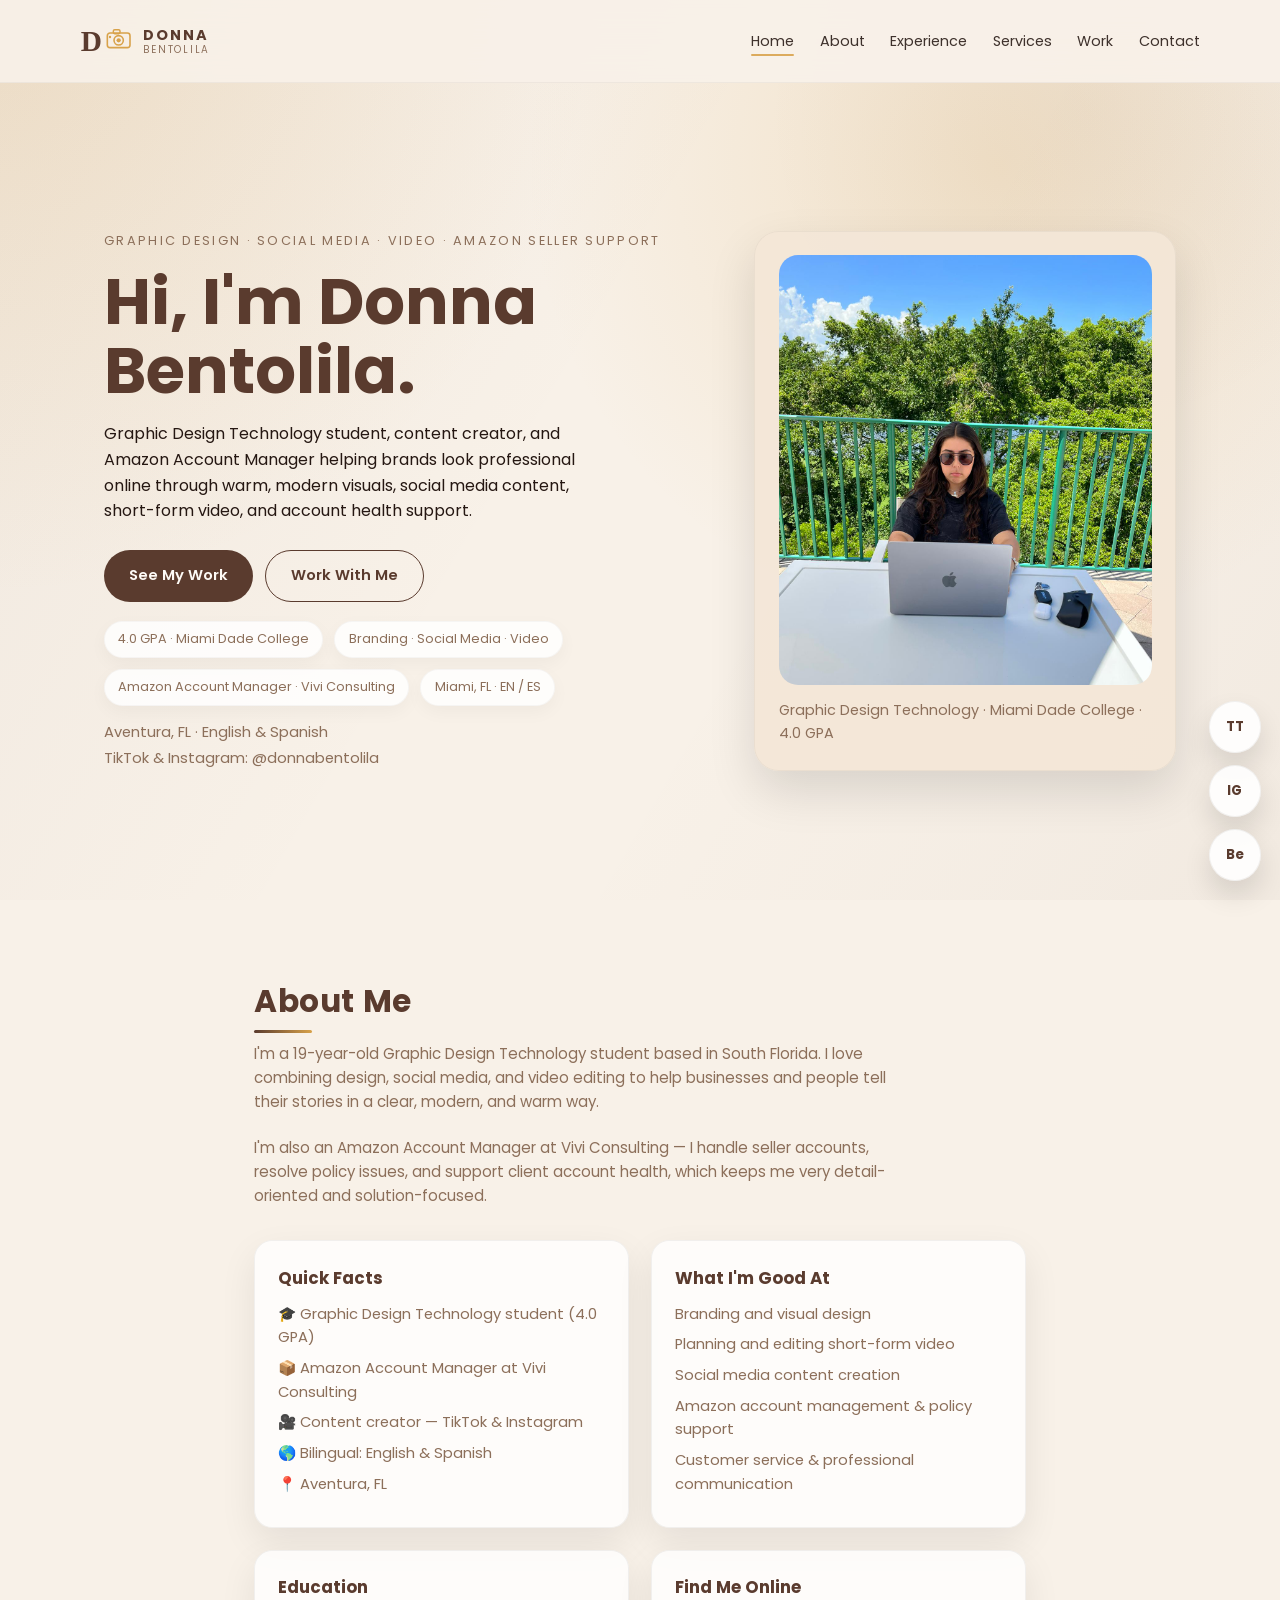
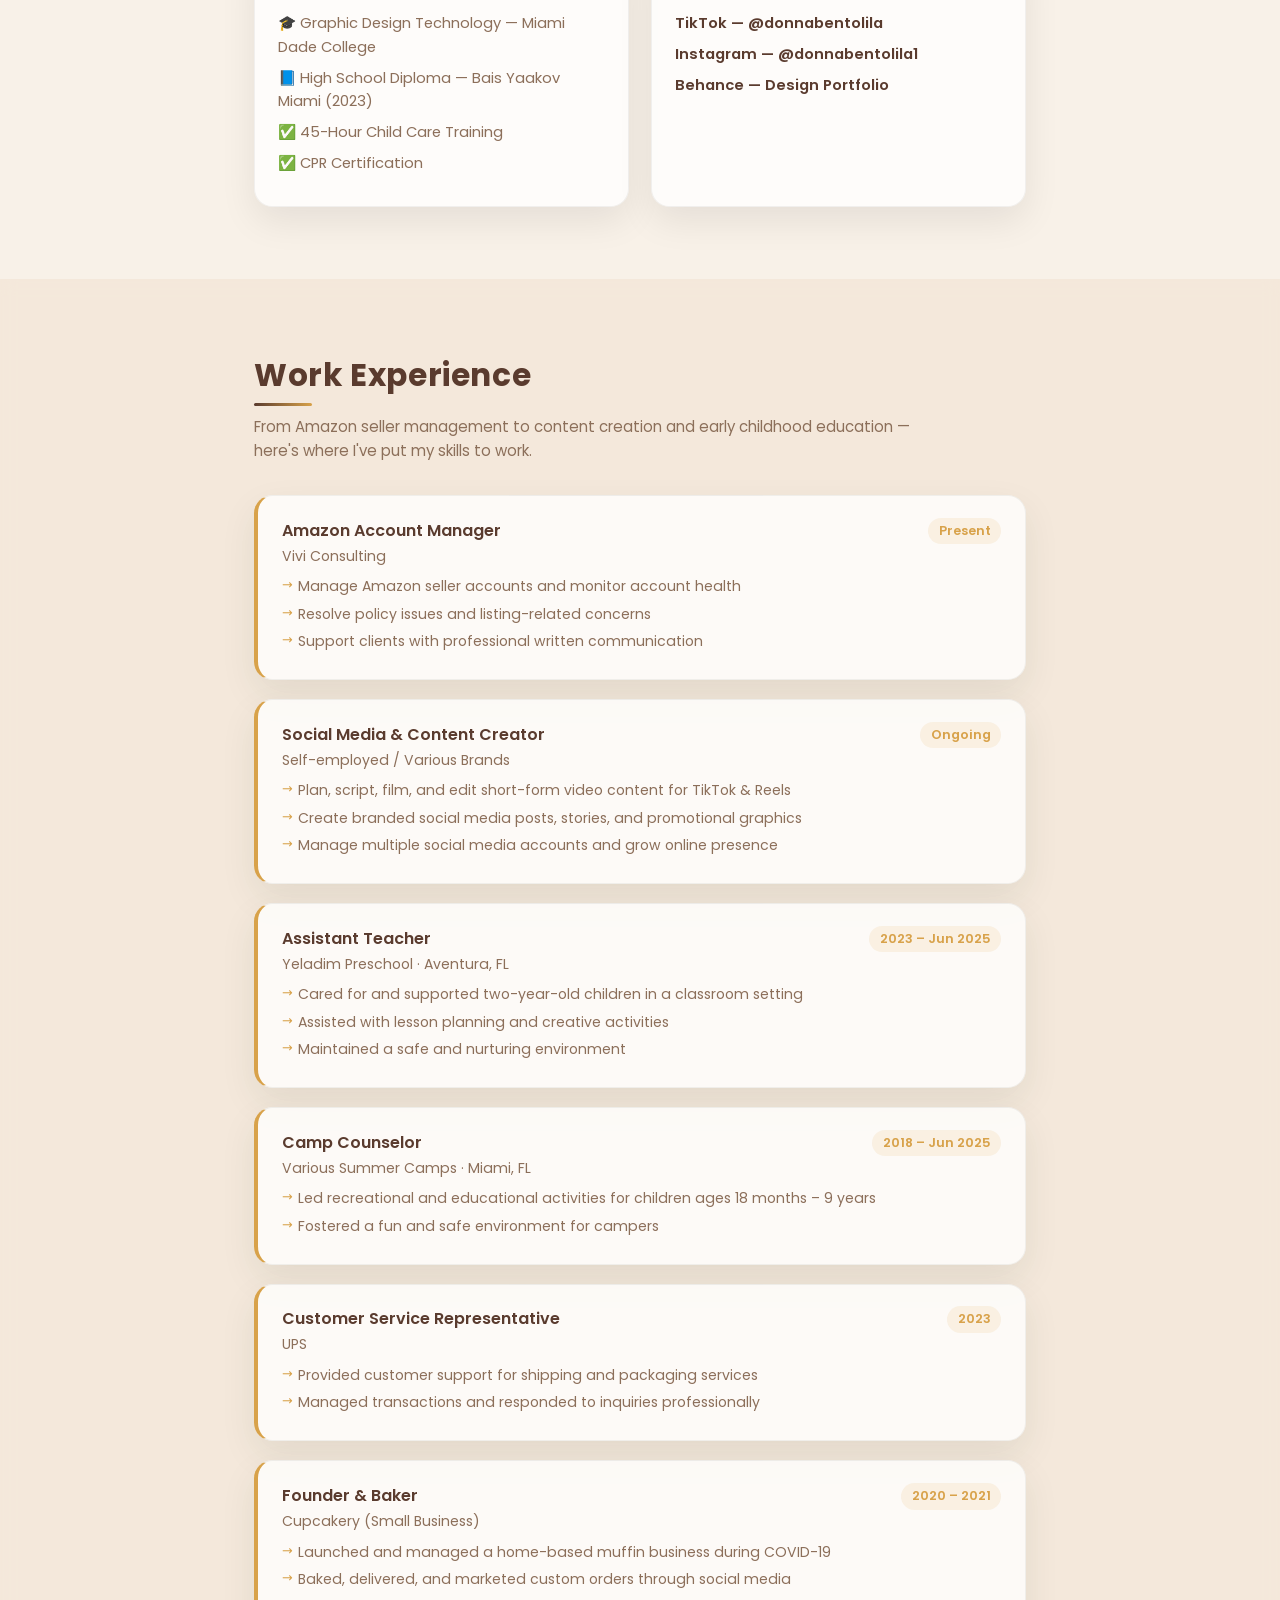
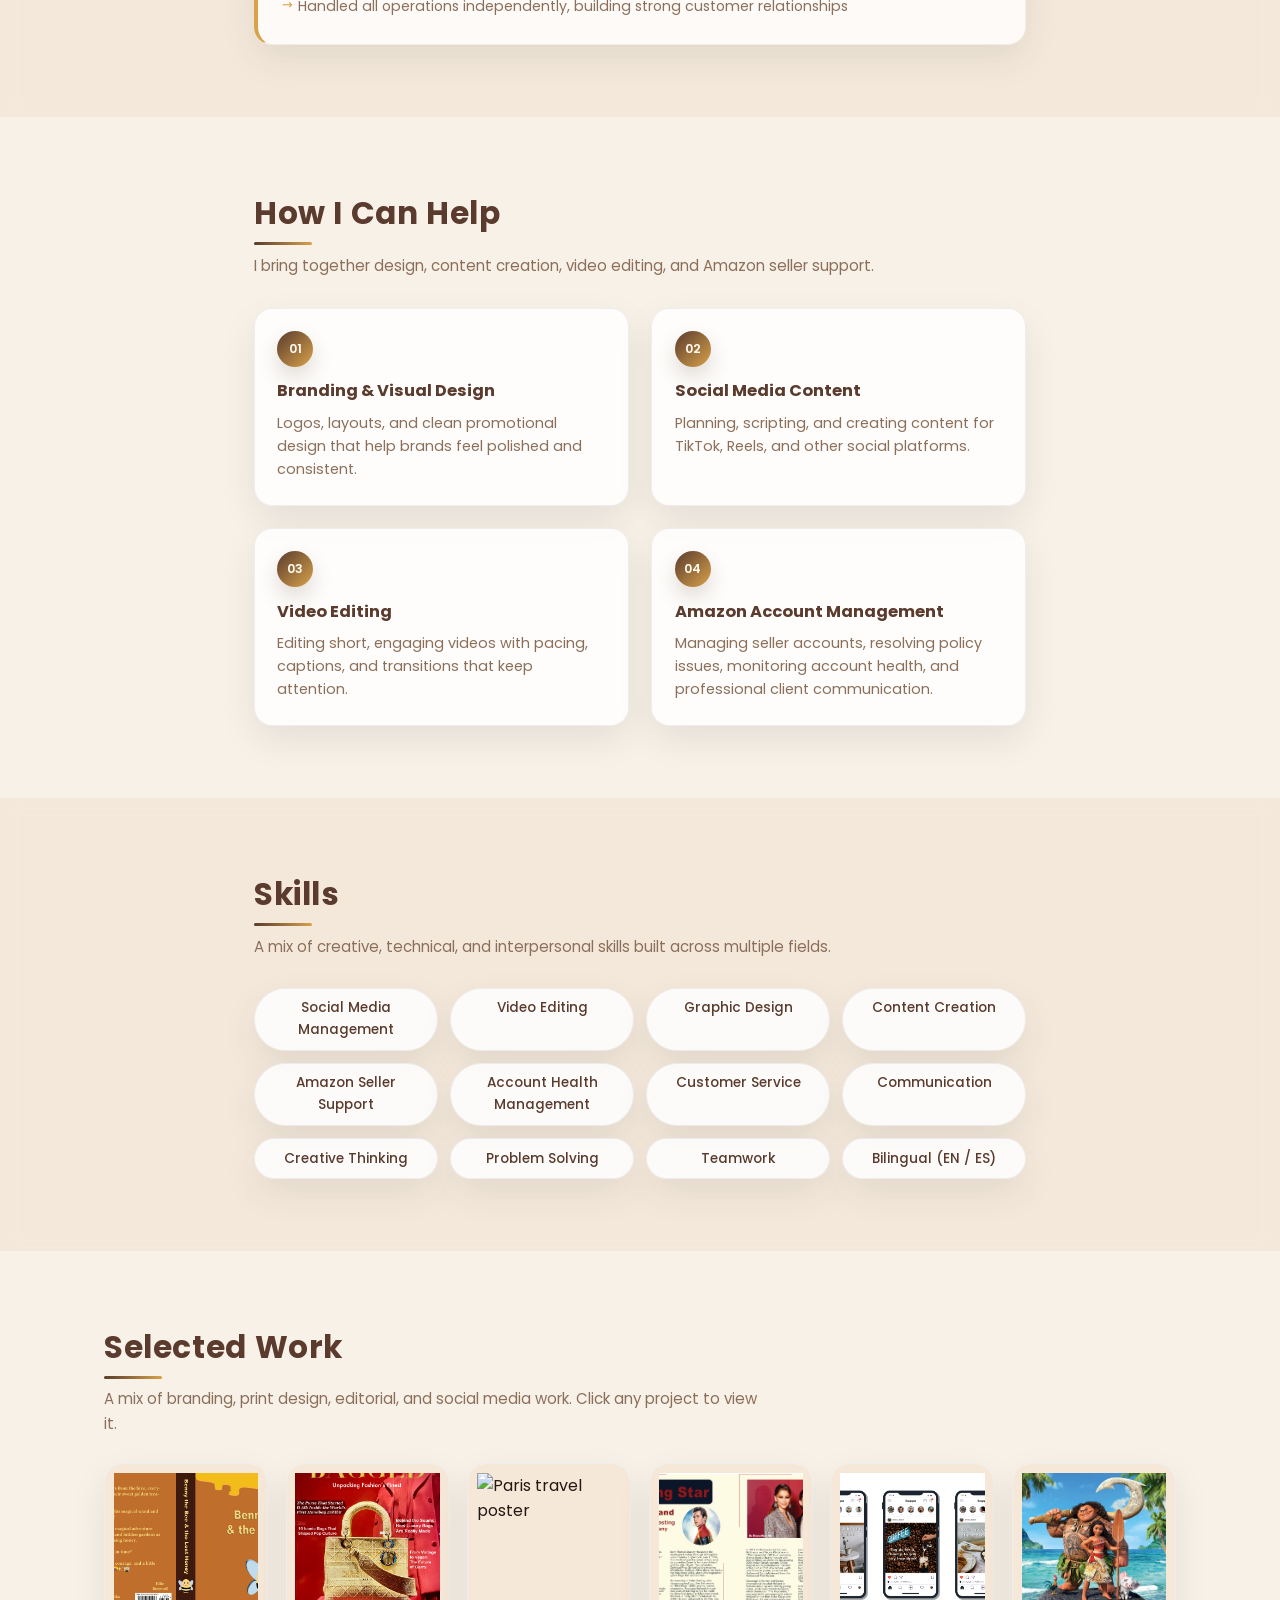
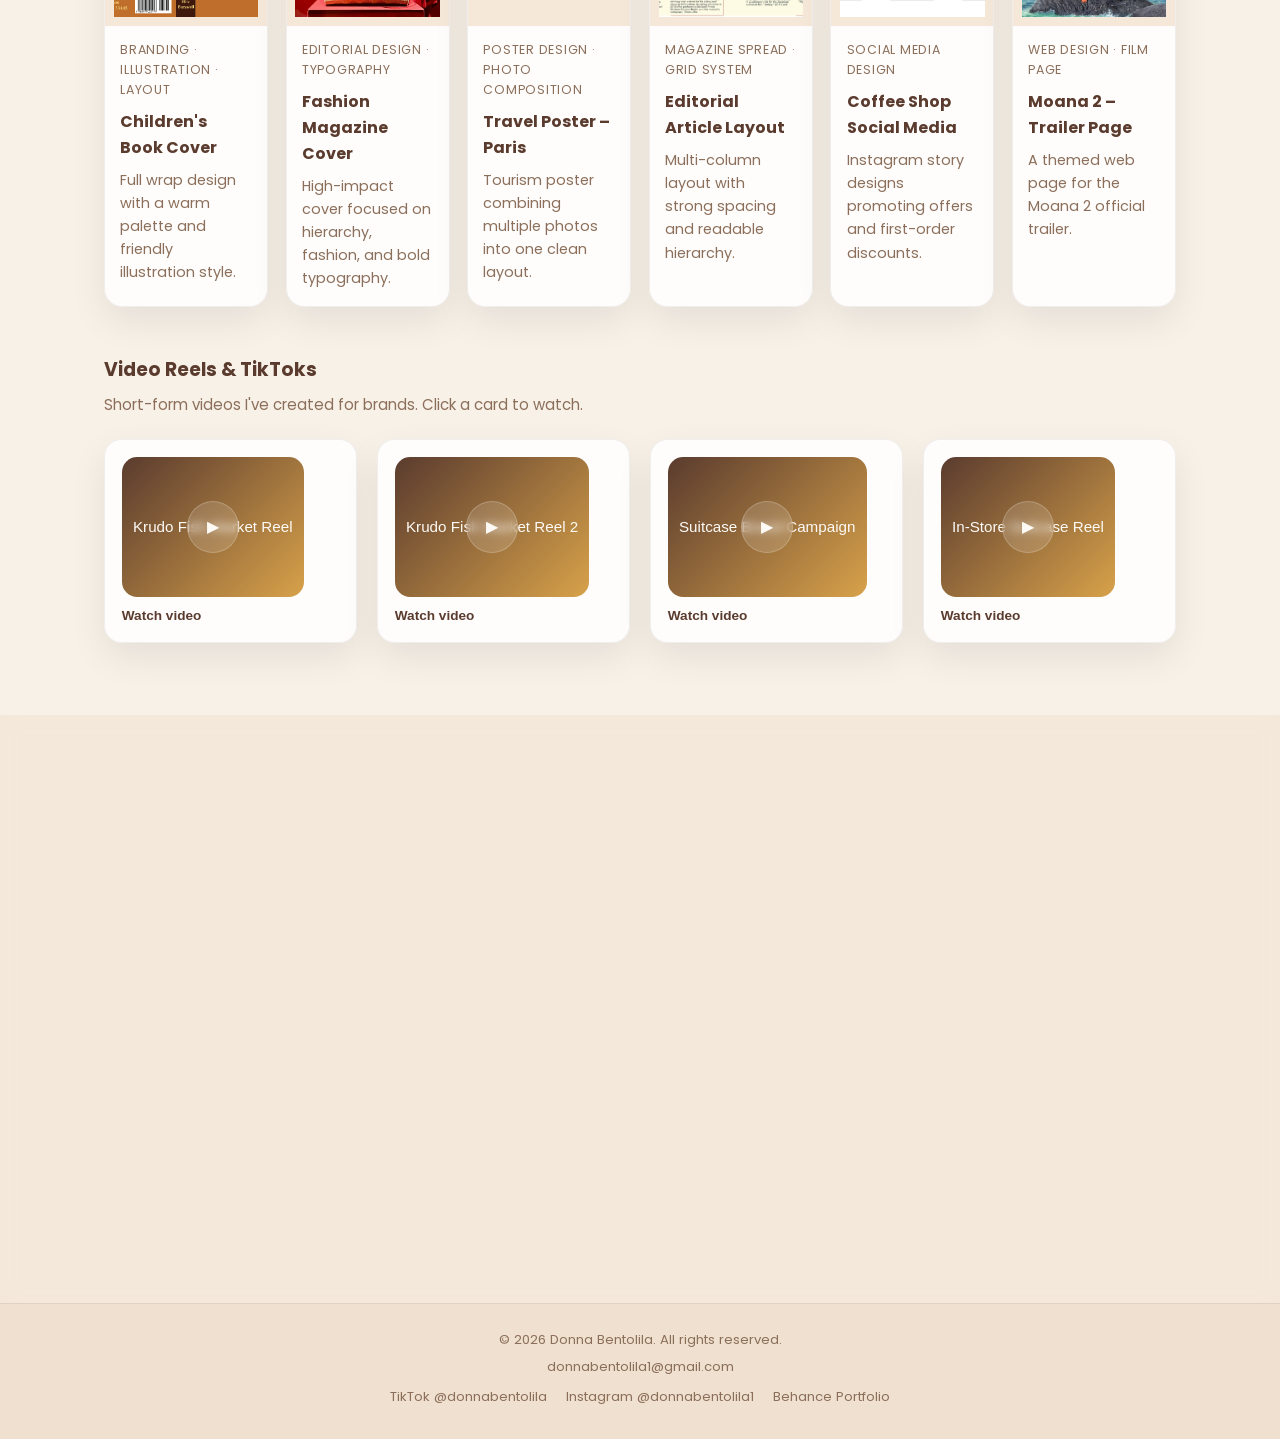
==== commit babe0e10: "Update contact email" ====
--- a/index.html
+++ b/index.html
@@ -958,7 +958,7 @@
   <footer class="site-footer">
     <div class="container footer-content">
       <p>© <span id="year"></span> Donna Bentolila. All rights reserved.</p>
-      <p class="footer-sm">donnabentolila@icloud.com</p>
+      <p class="footer-sm">donnabentolila1@gmail.com</p>
       <div class="footer-links">
         <a href="https://www.tiktok.com/@donnabentolila" target="_blank" rel="noopener">TikTok @donnabentolila</a>
         <a href="https://www.instagram.com/donnabentolila1/" target="_blank" rel="noopener">Instagram @donnabentolila1</a>
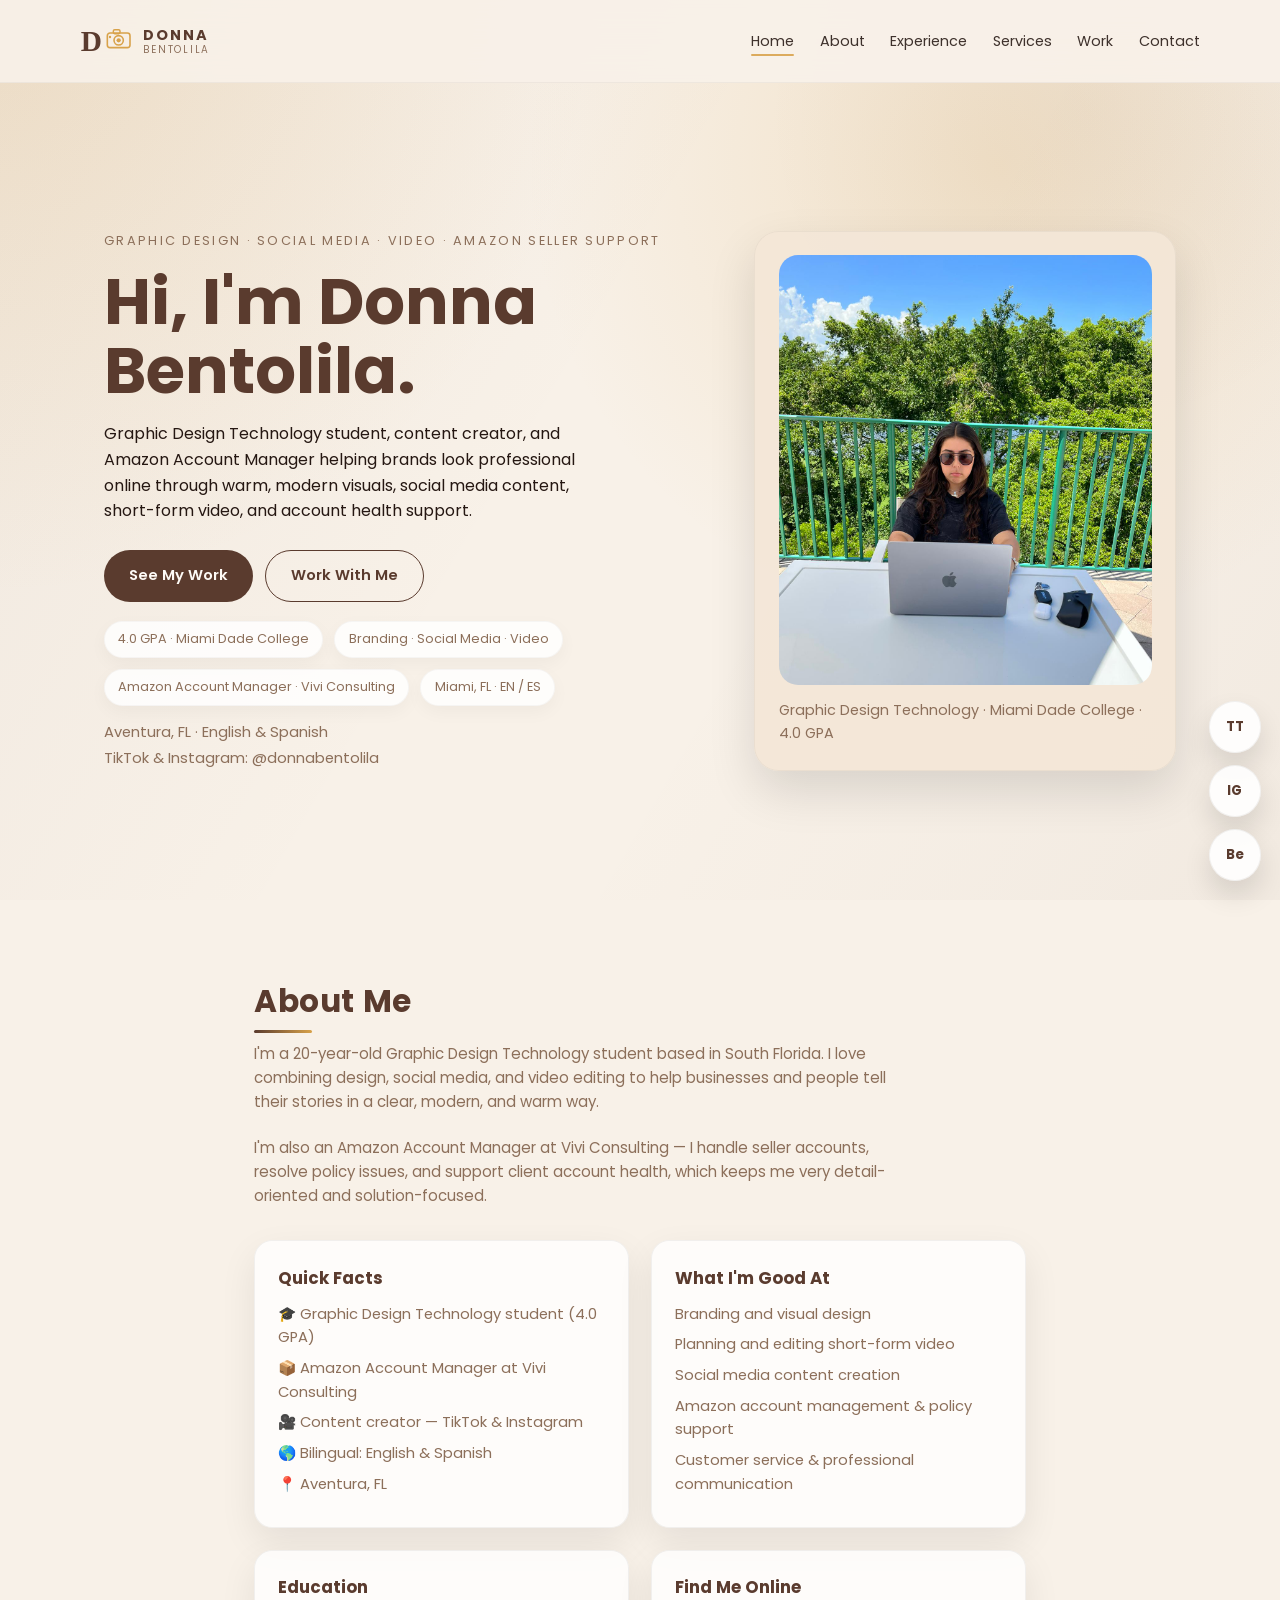
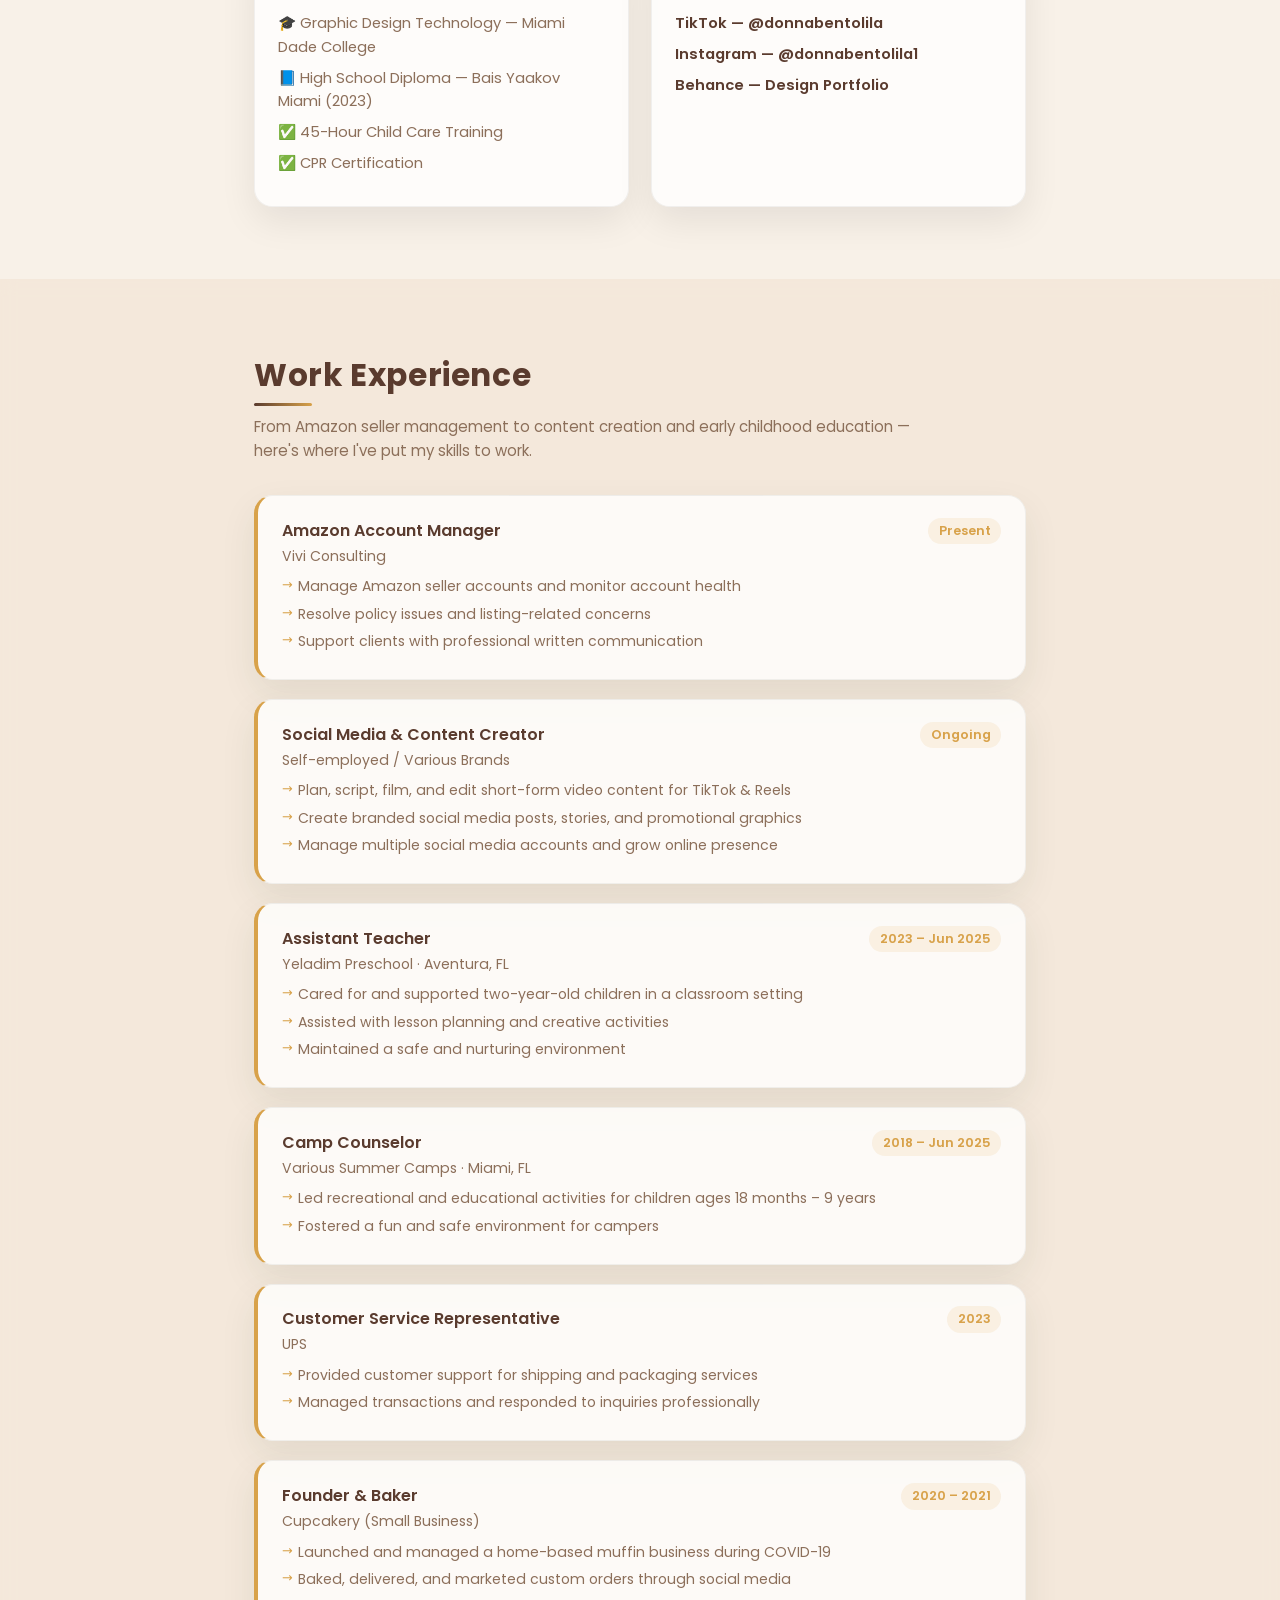
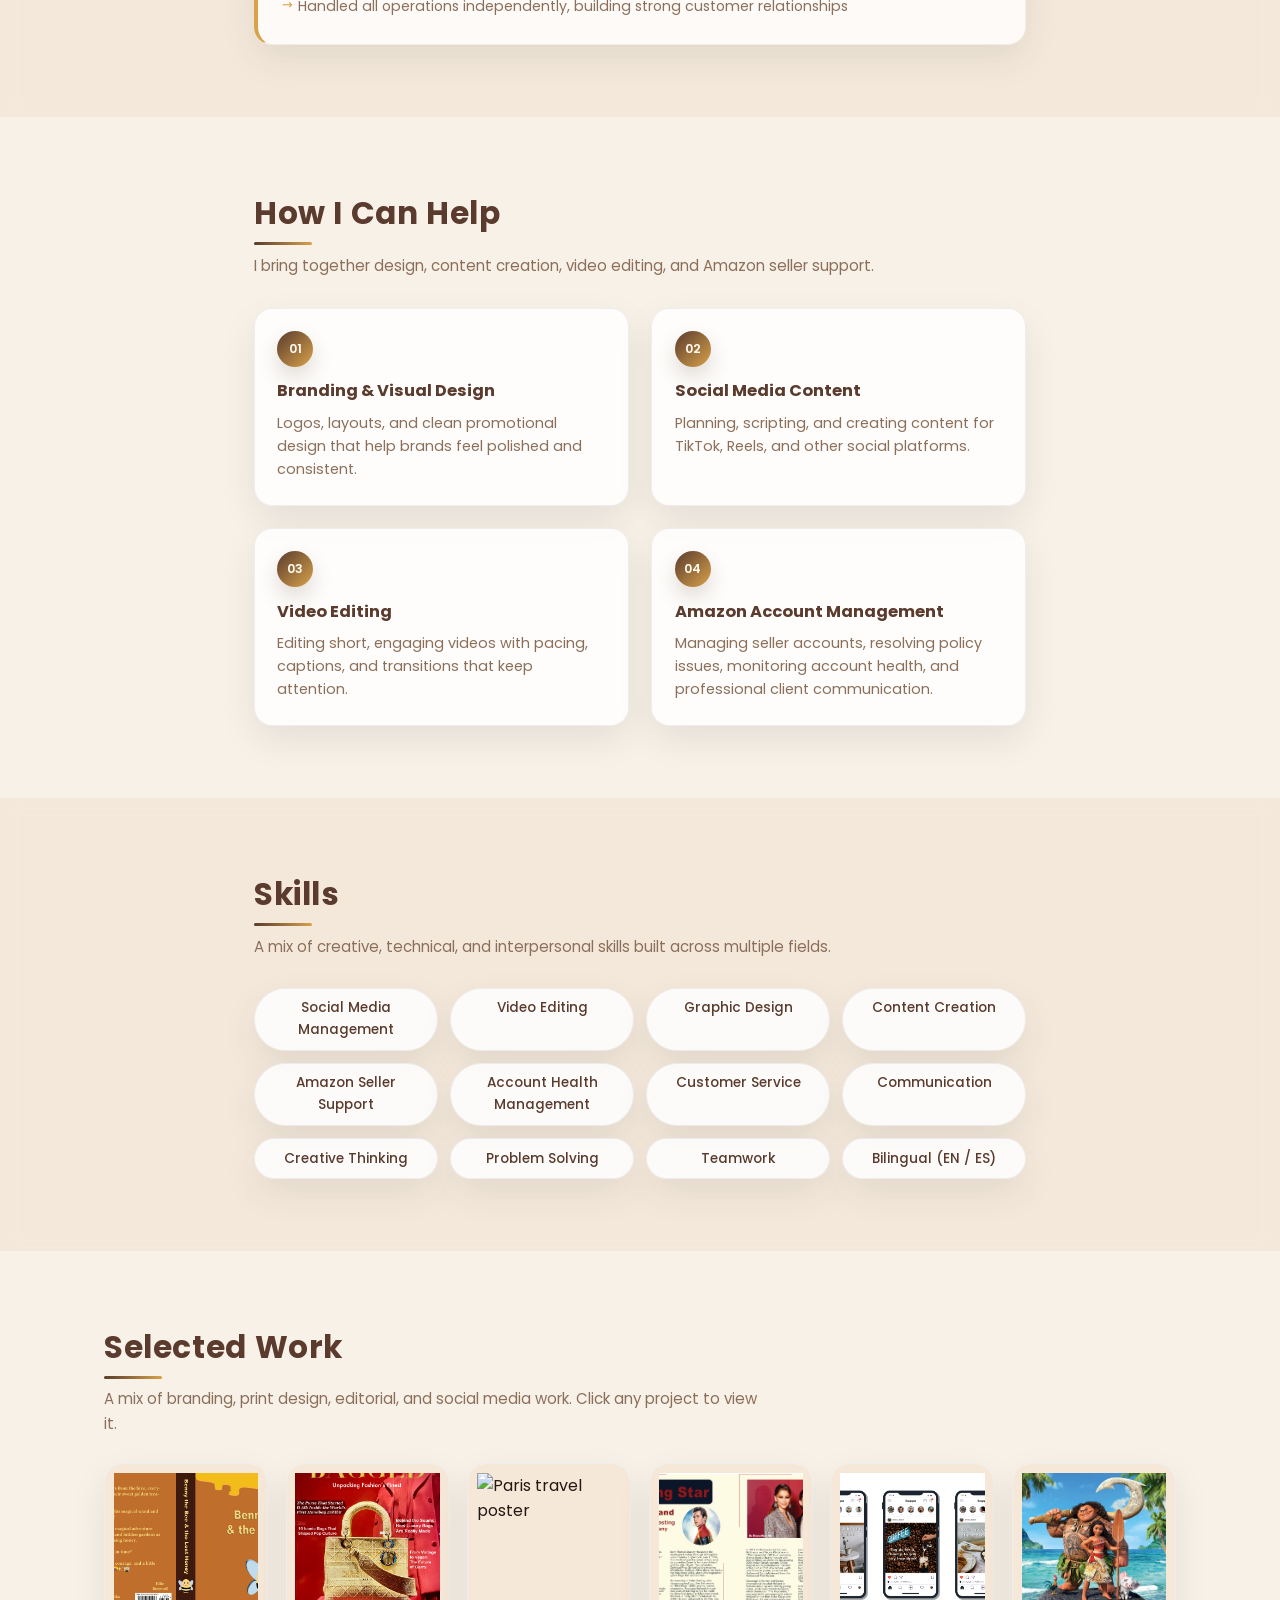
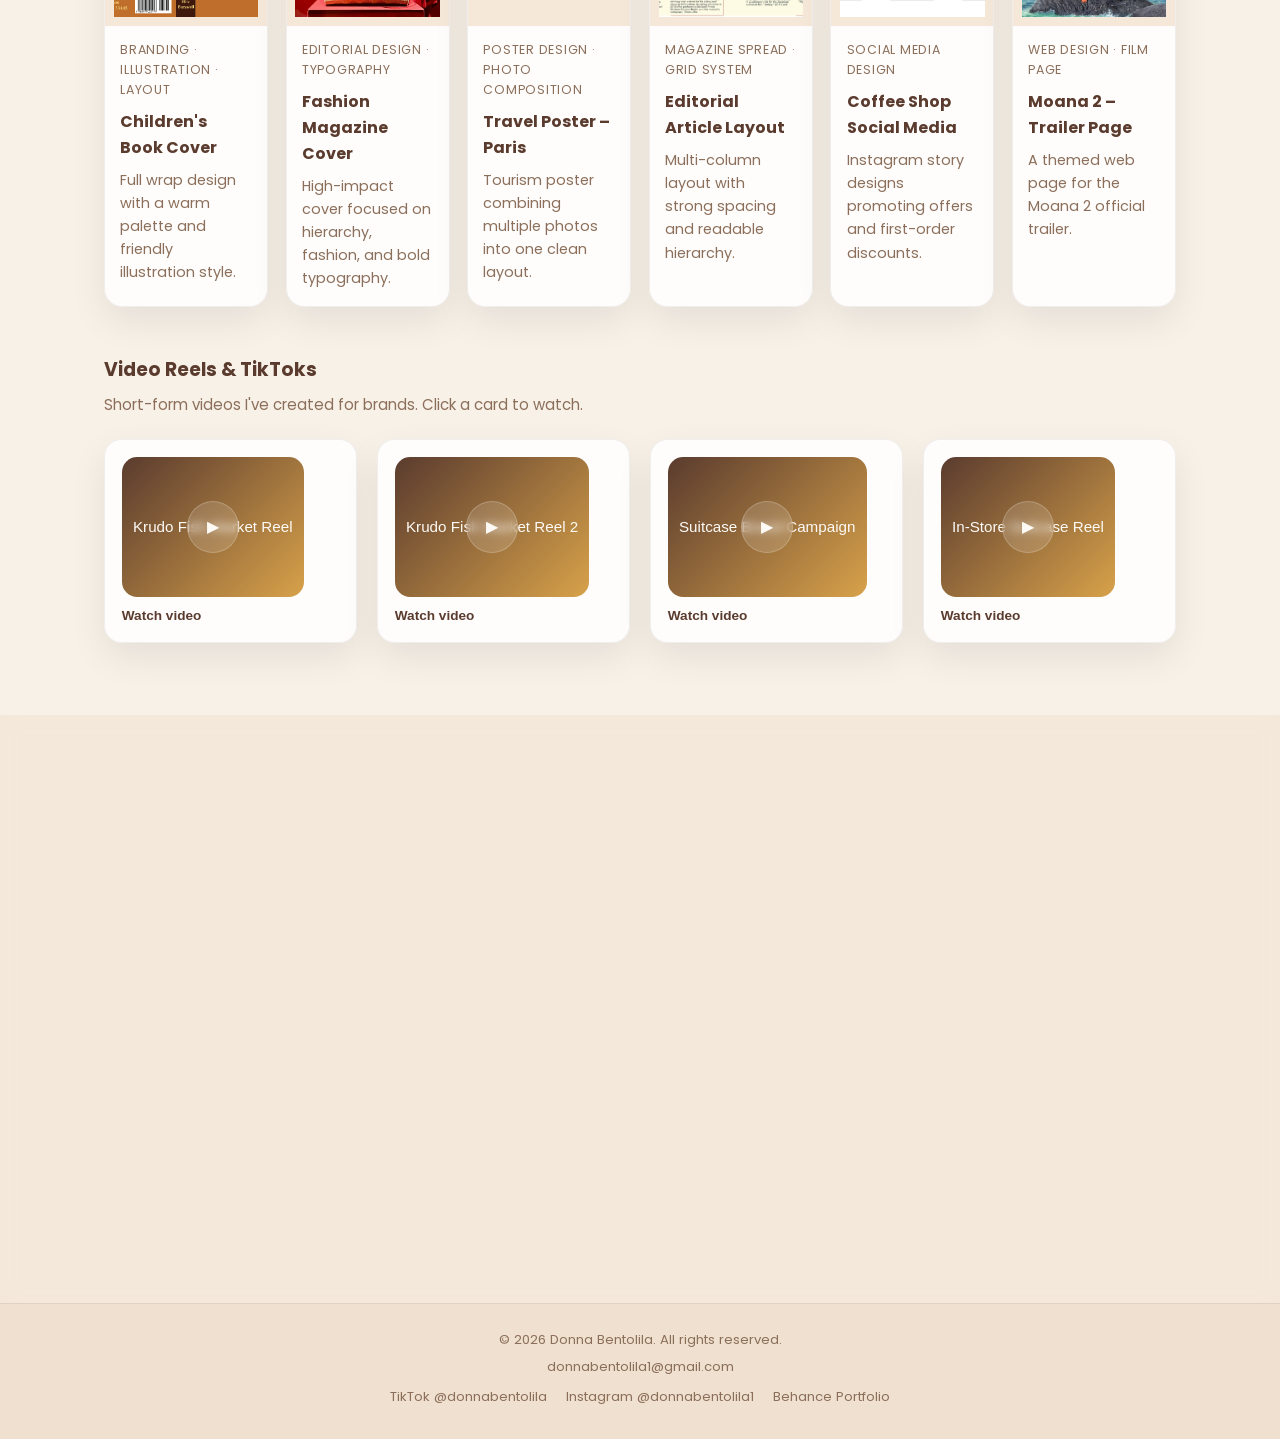
==== commit 09ec82e3: "Update age to 20" ====
--- a/index.html
+++ b/index.html
@@ -601,7 +601,7 @@
       <div class="reveal">
         <h2>About Me</h2>
         <p class="section-intro">
-          I'm a 19-year-old Graphic Design Technology student based in South Florida. I love combining design, social media, and video editing to help businesses and people tell their stories in a clear, modern, and warm way.
+          I'm a 20-year-old Graphic Design Technology student based in South Florida. I love combining design, social media, and video editing to help businesses and people tell their stories in a clear, modern, and warm way.
         </p>
         <p class="section-intro">
           I'm also an Amazon Account Manager at Vivi Consulting — I handle seller accounts, resolve policy issues, and support client account health, which keeps me very detail-oriented and solution-focused.
